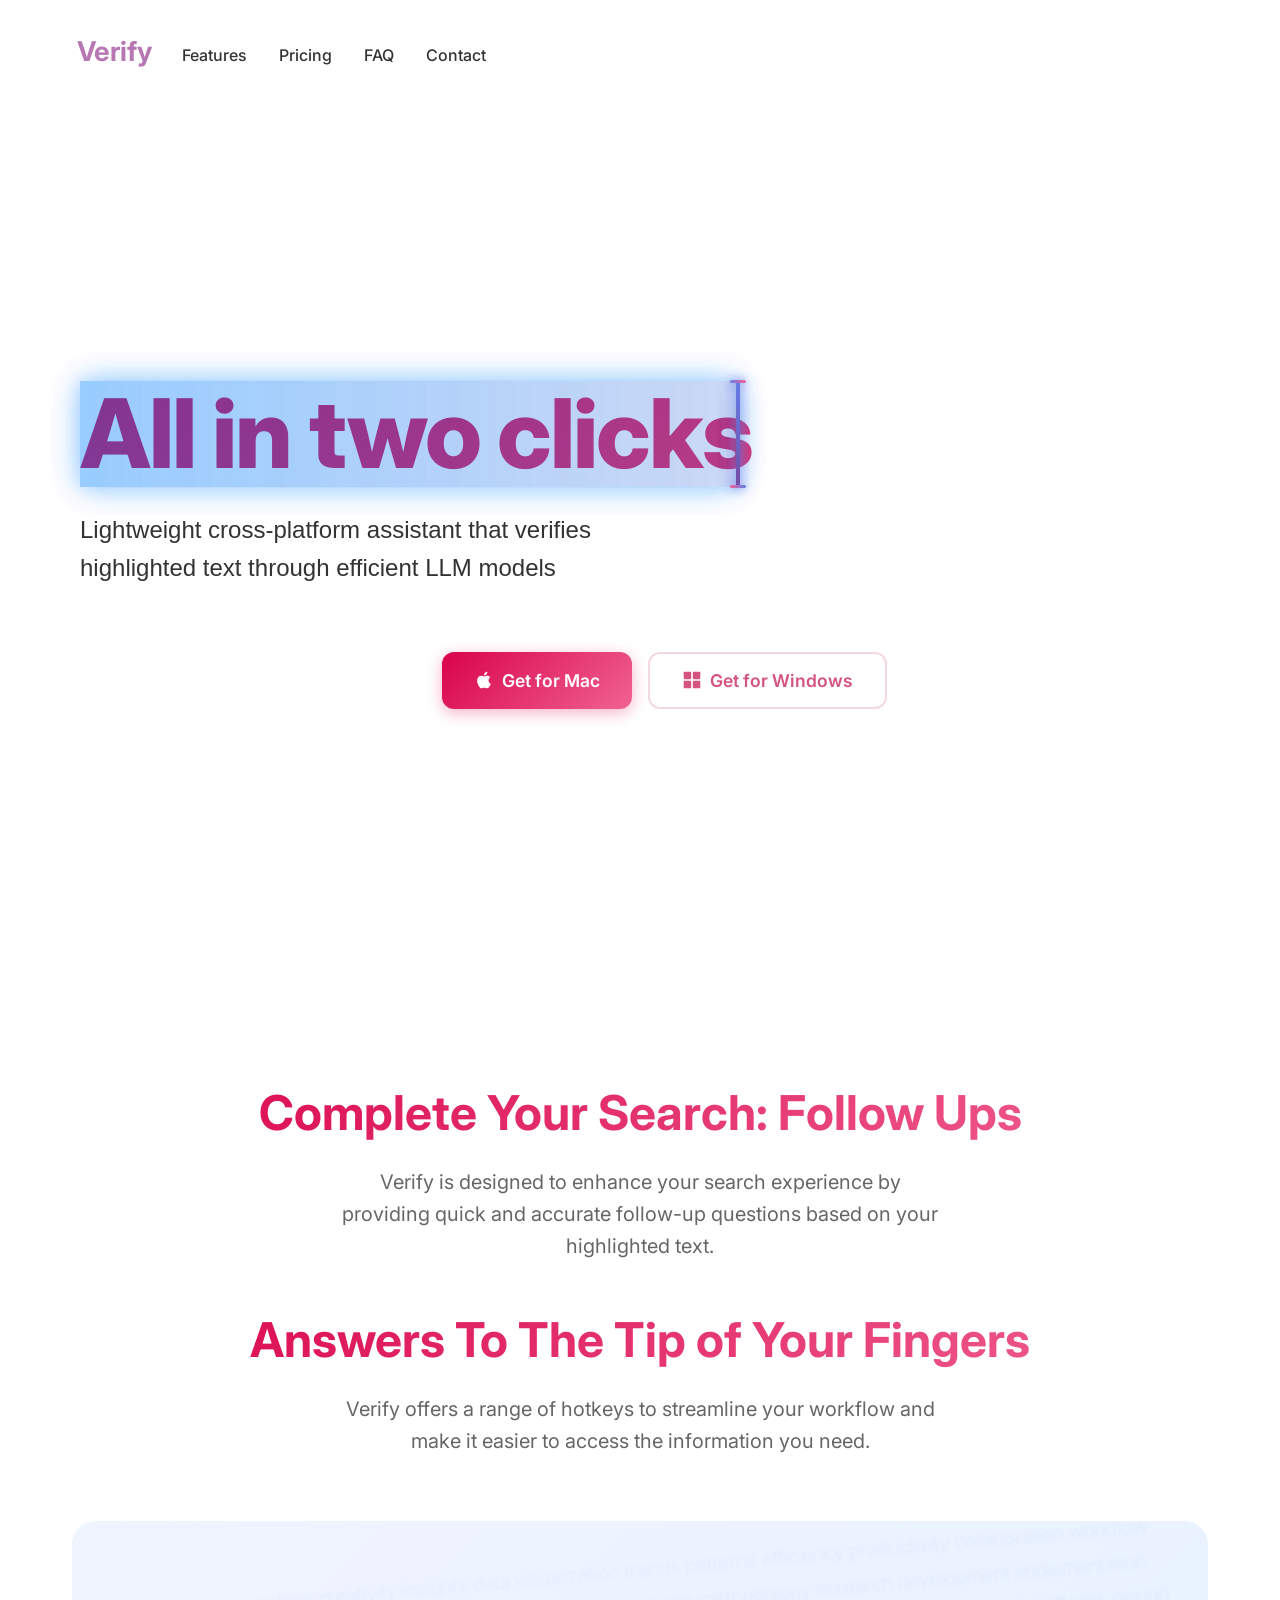
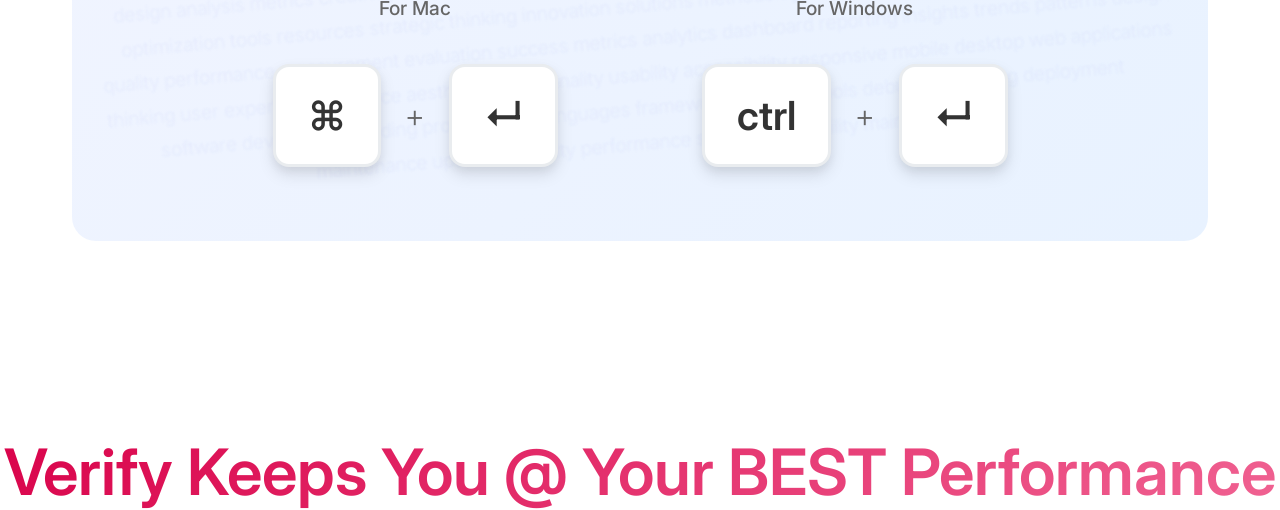
==== index.html @ a7a76556 "completed features section" ====
<!DOCTYPE html>
<html lang="en">
<head>
    <meta charset="UTF-8">
    <meta name="viewport" content="width=device-width, initial-scale=1.0">
    <title>Verify Website</title>
    <link rel ="stylesheet" href="style.css">
        <script src="script.js"></script>

    <link href="https://fonts.googleapis.com/css2?family=Inter:wght@300;400;500;600;700&display=swap" rel="stylesheet">
</head>
<body>
    <!--- Navigation Bar -->
    <nav class="navbar">
        <div class="navbar-container">
            <a href="#" class="navbar-logo">Verify</a>
            <ul class="navbar-menu">
                <li><a href="#features">Features</a></li>
                <li><a href="#pricing">Pricing</a></li>
                <li><a href="#faq">FAQ</a></li>
                <li><a href="#contact">Contact</a></li>
            </ul>
        </div>
        </nav>
    <!--- Hero Section -->
    <section class="hero">
        <h1 class ="hero-title">All in two clicks</h1>
        <p class="hero-description">Lightweight cross-platform assistant that verifies highlighted text through efficient LLM models</p>
       <div class="hero-buttons">
        <button class="hero-button-mac">
        <!-- Apple logo SVG -->
        <svg width="20" height="20" viewBox="0 0 24 24" fill="currentColor">
            <path d="M18.71 19.5c-.83 1.24-1.71 2.45-3.05 2.47-1.34.03-1.77-.79-3.29-.79-1.53 0-2 .77-3.27.82-1.31.05-2.3-1.32-3.14-2.53C4.25 17 2.94 12.45 4.7 9.39c.87-1.52 2.43-2.48 4.12-2.51 1.28-.02 2.5.87 3.29.87.78 0 2.26-1.07 3.81-.91.65.03 2.47.26 3.64 1.98-.09.06-2.17 1.28-2.15 3.81.03 3.02 2.65 4.03 2.68 4.04-.03.07-.42 1.44-1.38 2.83M13 3.5c.73-.83 1.94-1.46 2.94-1.5.13 1.17-.34 2.35-1.04 3.19-.69.85-1.83 1.51-2.95 1.42-.15-1.15.41-2.35 1.05-3.11z"/>
        </svg>
        Get for Mac
    </button>
    
    <button class="hero-button-windows">
        <!-- Windows logo SVG -->
          <svg width="20" height="20" viewBox="0 0 24 24" fill="currentColor">
        <rect x="2" y="2" width="9" height="9" rx="1"/>
        <rect x="13" y="2" width="9" height="9" rx="1"/>
        <rect x="2" y="13" width="9" height="9" rx="1"/>
        <rect x="13" y="13" width="9" height="9" rx="1"/>
    </svg>
        Get for Windows
    </button>
</div>
    </section>

<!--- Features Section -->
<section class="features" id="features">
    <h2 class="follow-ups">Complete Your Search: Follow Ups</h2>
    <p class="follow-ups-description">Verify is designed to enhance your search experience by providing quick and accurate follow-up questions based on your highlighted text.</p>
    
    <h2 class="hotkeys">Answers To The Tip of Your Fingers</h2>
    <p class="hotkeys-description">Verify offers a range of hotkeys to streamline your workflow and make it easier to access the information you need.</p>
    
    <div class="hotkeys-demo">
        <div class="keys-row">
            <div class="keys-container">
                <div class="hotkey-label">For Mac</div>
                <div class="key-combination">
                    <div class="key">⌘</div>
                    <span class="plus">+</span>
                    <div class="key">↵</div>
                </div>
            </div>
            
            <div class="keys-container">
                <div class="hotkey-label">For Windows</div>
                <div class="key-combination">
                    <div class="key">ctrl</div>
                    <span class="plus">+</span>
                    <div class="key">↵</div>
                </div>
            </div>
        </div>
    </div>
</section>

<h2 class="promotional-quote"> Verify Keeps You @ Your BEST Performance</h2>


    <script src="script.js"></script>

</body>
</html>
---- style.css ----
*{
    margin: 0;
    padding: 0;
    box-sizing: border-box;
    font-family: 'Inter', sans-serif;
}

body
{
    font-family: 'Inter', system-ui, sans-serif;

}

.navbar 
{
    display: flex;
    justify-content: space-between;
    padding: 5px;
}

.navbar-logo {
    font-size: 1.7rem;
    font-weight: 700;
    color: #b777b3;
    text-decoration: none;
    transition: all 0.3s ease;
    margin-right: 30px; 
}
.navbar-container {
    max-width: 1200px;
    display: flex;
    justify-content: space-between;
    padding: 30px 2rem;
    align-items: baseline;
    margin-left: 40px

}

.navbar-logo:hover {
    transform: scale(1.05);
}


.navbar-menu {
    display: flex;
    list-style: none;
    gap: 2rem;
    align-items: center;
}

.navbar-menu li a {
    text-decoration: none;
    color: #333;
    font-weight: 500;
    transition: all 0.3s ease;
    position: relative;
}

.navbar-menu li a:hover {
    color: #f0abf0;
}


/* Hero Section */
.hero {
    min-height: 100vh;
    display: flex;
    flex-direction: column;
    justify-content: center;
    text-align: left; /* Changed from center to left */
    padding: 0 2rem;
    padding-left: 5rem; /* Add more left padding */
}

.hero-title {
    font-size: 6rem;
    font-weight: 800;
    margin-bottom: 1.5rem;
    line-height: 1.1;
    letter-spacing: -0.02em;
    background: linear-gradient(135deg, #d9034b 0%, #f06292 100%);
    z-index: 1; /* Ensure text is above highlight */
    -webkit-background-clip: text;
    background-clip: text;
    -webkit-text-fill-color: transparent;
    color: transparent;
    position: relative; 
    animation: fadeInUp 1s ease;
}


.hero-description{
    font-family: SF Pro Display, sans-serif;
    font-size: 1.5rem;
    color: #333;
    margin-bottom: 2rem;
    max-width: 600px;
    line-height: 1.6;
    position: relative; 
}

.hero-title:hover {
    transform: scale(1.02);
    transition: all 0.3s ease;
}
.hero-button-mac {
    padding-left: 300px;
    display: inline-flex; /* Change from flex to inline-flex */
    align-items: center; /* Remove flex-wrap and justify-content */
    gap: 0.5rem;
    padding: 16px 32px;
    background: linear-gradient(135deg, #d9034b 0%, #f06292 100%);
    color: white;
    text-decoration: none;
    font-weight: 600;
    font-size: 1.1rem;
    border-radius: 12px;
    border: none;
    cursor: pointer;
    margin-bottom: 1rem;
    box-shadow: 0 4px 15px rgba(217, 3, 75, 0.3);
    overflow: hidden;
    opacity: 0;
    transform: translateY(30px);
    position: relative; /* Add this for JavaScript animations */
}


.hero-button-windows {
    margin-bottom: 1rem;
    display: inline-flex;
    align-items: center;
    gap: 0.5rem;
    padding: 16px 32px;
    background: transparent;
    color: #d4547e;
    border: 2px solid #f4d8e1;
    text-decoration: none;
    font-weight: 600;
    font-size: 1.1rem;
    border-radius: 12px;
    cursor: pointer;
    box-shadow: none;
    overflow: hidden;
    opacity: 0;
    transform: translateY(30px);
    position: relative;
}

/* Button container */
.hero-buttons {
    display: flex;
    flex-wrap: wrap;
    gap: 1rem;
    margin-top: 2rem;
    justify-content: center;
}

/* Features Section */
.features {
    padding: 5rem 2rem;
    max-width: 1200px;
    margin: 0 auto;
    text-align: center;
}

.follow-ups, .hotkeys {
    font-size: 3rem;
    font-weight: 700;
    color: #d9034b;
    margin-bottom: 1.5rem;
    background: linear-gradient(135deg, #d9034b 0%, #f06292 100%);
    -webkit-background-clip: text;
    background-clip: text;
    -webkit-text-fill-color: transparent;
}

.follow-ups-description, .hotkeys-description {
    font-size: 1.25rem;
    color: #666;
    margin-bottom: 3rem;
    max-width: 600px;
    margin-left: auto;
    margin-right: auto;
    line-height: 1.6;
}

/* Hotkeys Demo - Cluely Style */
.hotkeys-demo {
    margin: 4rem auto;
    display: flex;
    justify-content: center;
    align-items: center;
    min-height: 320px;
    background: linear-gradient(135deg, #f0f4ff 0%, #e8f2ff 100%);
    border-radius: 24px;
    position: relative;
    overflow: hidden;
}

.hotkeys-demo::before {
    content: 'design analysis metrics creativity insights data visualization trends patterns efficiency productivity collaboration workflow optimization tools resources strategic thinking innovation solutions methodology research development implementation quality performance measurement evaluation success metrics analytics dashboard reporting insights trends patterns design thinking user experience interface aesthetics functionality usability accessibility responsive mobile desktop web applications software development coding programming languages frameworks libraries tools debugging testing deployment maintenance updates security performance scalability reliability maintenance';
    position: absolute;
    top: 0;
    left: 0;
    right: 0;
    bottom: 0;
    color: rgba(102, 126, 234, 0.08);
    font-size: 1.2rem;
    font-weight: 300;
    line-height: 1.8;
    overflow: hidden;
    white-space: normal;
    word-wrap: break-word;
    padding: 2rem;
    transform: rotate(-5deg);
    filter: blur(1px);
}

.keys-container {
    position: relative;
    z-index: 2;
    display: flex;
    flex-direction: column;
    align-items: center;
    gap: 1rem;
}

.keys-row {
    display: flex;
    justify-content: center;
    gap: 9rem;
    align-items: center;
}

.hotkey-label {
    font-size: 1.1rem;
    font-weight: 600;
    color: #666;
    text-align: center;
}

.key-combination {
    padding-top: 20px;
    display: flex;
    align-items: center;
    gap: 1.5rem;
    animation: float 3s ease-in-out infinite;
}

.key {
    background: white;
    border: 3px solid #e9ecef;
    border-radius: 16px;
    padding: 1.5rem 2rem;
    font-size: 2.5rem;
    font-weight: 600;
    color: #333;
    box-shadow: 
        0 8px 16px rgba(0, 0, 0, 0.1),
        0 4px 8px rgba(0, 0, 0, 0.05),
        inset 0 1px 0 rgba(255, 255, 255, 0.9);
    transition: all 0.3s ease;
    min-width: 80px;
    text-align: center;
    position: relative;
}

.key:hover {
    transform: translateY(-4px);
    box-shadow: 
        0 12px 24px rgba(0, 0, 0, 0.15),
        0 6px 12px rgba(0, 0, 0, 0.08),
        inset 0 1px 0 rgba(255, 255, 255, 0.9);
}

.key:active {
    transform: translateY(2px);
    box-shadow: 
        0 4px 8px rgba(0, 0, 0, 0.1),
        0 2px 4px rgba(0, 0, 0, 0.05),
        inset 0 1px 0 rgba(255, 255, 255, 0.9);
}

.plus {
    font-size: 2rem;
    color: #666;
    font-weight: 300;
}

.hotkey-label
{
    font-size: 1.2rem;
    color: #666;
    font-weight: 500;
    margin-bottom: 0.5rem;
    text-align: center;
}

.keys-container{
    flex-direction: column;
    display: flex;
    align-items: center;

}

.promotional-quote {
    font-size: 4rem;
    font-weight: 600;
    color: #d9034b;
    text-align: center;
    margin-top: 3rem;
    background: linear-gradient(135deg, #d9034b 0%, #f06292 100%);
    -webkit-background-clip: text;
    background-clip: text;
    -webkit-text-fill-color: transparent;
}

/* Footer - Cluely Style */
.footer {
    background: #e6a6b2;
    color: #fff;
    padding: 4rem 2rem 2rem;
    margin-top: 6rem;
}

.footer-container {
    max-width: 1200px;
    margin: 0 auto;
}

.footer-content {
    display: flex;
    justify-content: space-between;
    align-items: flex-start;
    margin-bottom: 3rem;
    flex-wrap: wrap;
    gap: 3rem;
}

.footer-brand {
    flex: 1;
    min-width: 300px;
}

.footer-logo {
    font-size: 2rem;
    font-weight: 700;
    color: #fff;
    margin-bottom: 1rem;
    background: linear-gradient(135deg, #d9034b 0%, #f06292 100%);
    -webkit-background-clip: text;
    background-clip: text;
    -webkit-text-fill-color: transparent;
}


.footer-links {
    display: flex;
    gap: 3rem;
    flex-wrap: wrap;
    margin-top: 20px;
}

.footer-column {
    min-width: 150px;
}

.footer-column h4 {
    font-size: 1.1rem;
    font-weight: 600;
    color: #fff;
    margin-bottom: 1rem;
}

.footer-column ul {
    list-style: none;
    padding: 0;
}

.footer-column ul li {
    margin-bottom: 0.75rem;
}

.footer-column ul li a {
    color: #700404;
    text-decoration: none;
    font-size: 0.9rem;
    transition: color 0.2s ease;
}

.footer-column ul li a:hover {
    color: #f06292;
}

.footer-bottom {
    display: flex;
    justify-content: space-between;
    align-items: center;
    padding-top: 2rem;
    border-top: 1px solid #333;
    flex-wrap: wrap;
    gap: 1rem;
}

.footer-copyright {
    color: #666;
    font-size: 0.9rem;
    margin: 0;
}

.footer-social {
    display: flex;
    gap: 1rem;
    align-items: center;
}

.social-link {
    color: #666;
    text-decoration: none;
    padding: 0.5rem;
    border-radius: 8px;
    transition: all 0.2s ease;
    display: flex;
    align-items: center;
    justify-content: center;
}

.social-link:hover {
    color: #f06292;
    background: rgba(246, 183, 204, 0.1);
}

.social-link svg {
    width: 20px;
    height: 20px;
}

/* Responsive Footer */
@media (max-width: 768px) {
    .footer {
        padding: 3rem 1rem 2rem;
    }
    
    .footer-content {
        flex-direction: column;
        gap: 2rem;
    }
    
    .footer-brand {
        min-width: auto;
    }
    
    .footer-links {
        gap: 2rem;
    }
    
    .footer-column {
        min-width: 120px;
    }
    
    .footer-badges {
        gap: 0.5rem;
    }
    
    .badge {
        padding: 0.4rem 0.8rem;
        font-size: 0.7rem;
    }
    
    .footer-bottom {
        flex-direction: column;
        text-align: center;
        gap: 1.5rem;
    }
}

@media (max-width: 480px) {
    .footer-links {
        flex-direction: column;
        gap: 1.5rem;
    }
    
    .footer-badges {
        justify-content: center;
    }
}

@keyframes float {
    0%, 100% {
        transform: translateY(0px);
    }
    50% {
        transform: translateY(-10px);
    }
}

/* Responsive */
@media (max-width: 768px) {
    .hotkeys-demo {
        min-height: 300px;
        margin: 0rem 1rem;
    }
    
    .key {
        padding: 1rem 1.5rem;
        font-size: 2rem;
        min-width: 60px;
    }
    
    .key-combination {
        gap: 1rem;
    }
    
    .follow-ups, .hotkeys {
        font-size: 2.5rem;
    }
}

@keyframes fadeInUp {
    from {
        opacity: 0;
        transform: translateY(30px);
    }
    to {
        opacity: 1;
        transform: translateY(0);
    }
}
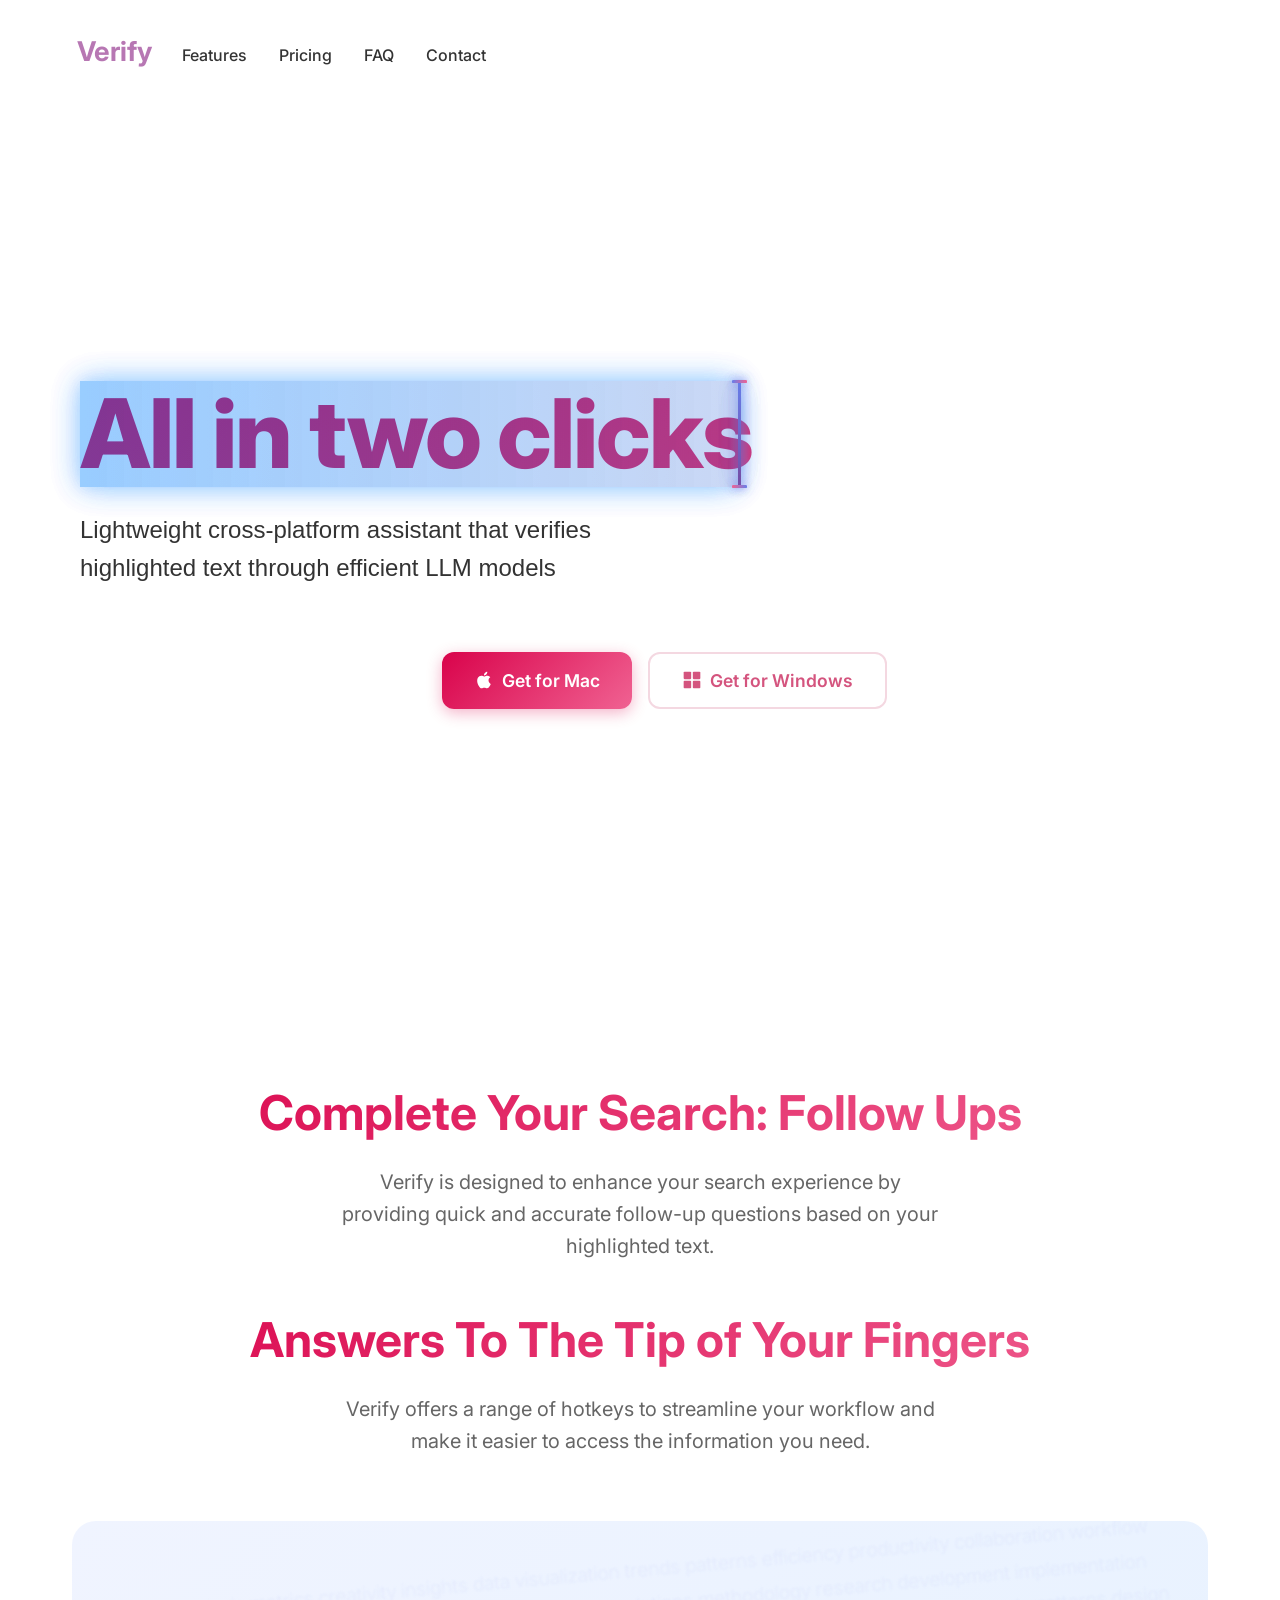
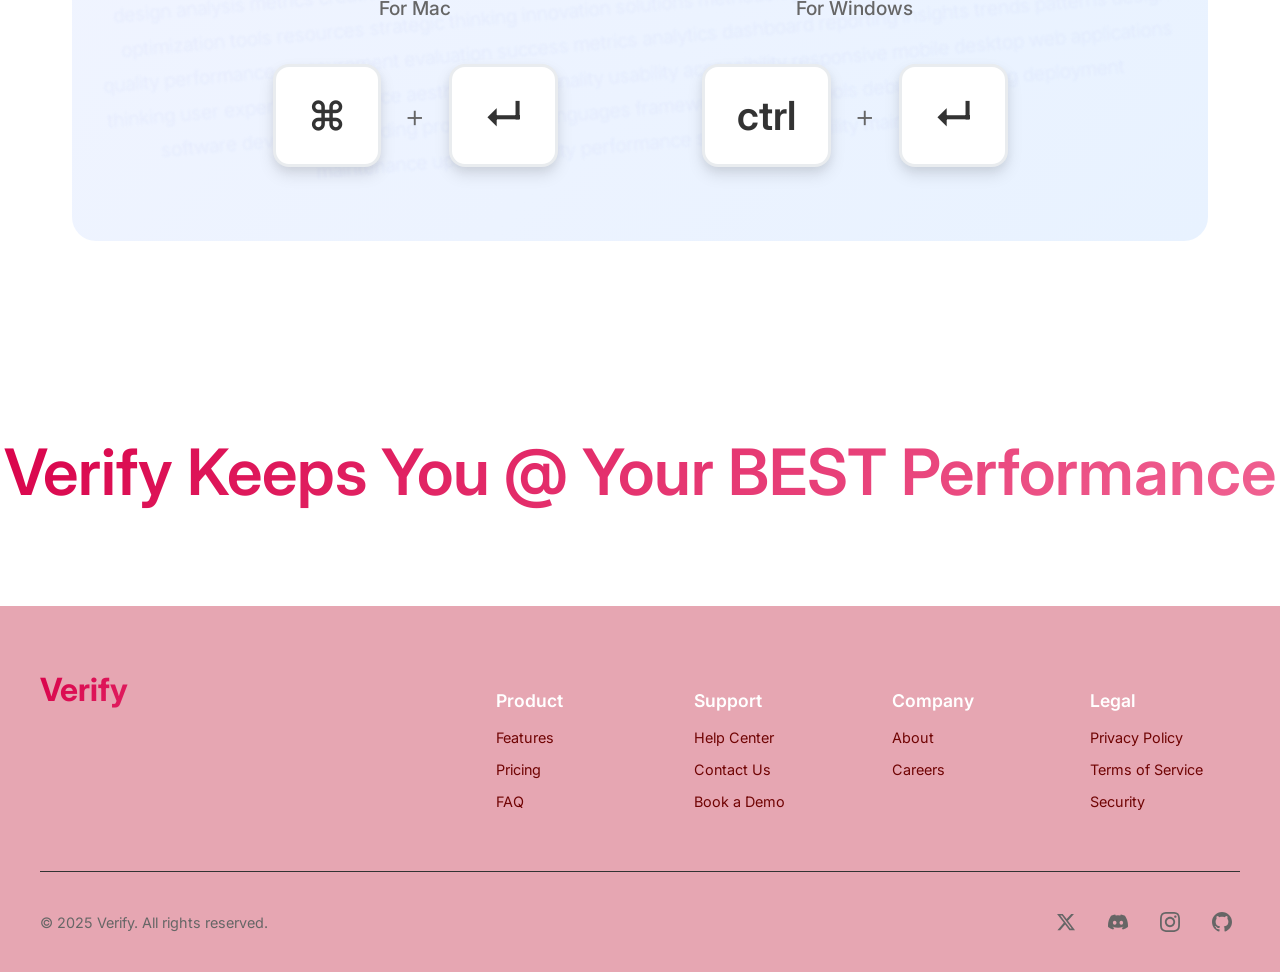
==== commit 99f1774b: "added features" ====
--- a/index.html
+++ b/index.html
@@ -81,7 +81,79 @@
 
 <h2 class="promotional-quote"> Verify Keeps You @ Your BEST Performance</h2>
 
+<footer class="footer" id="contact">
+    <div class="footer-container">
+        <div class="footer-content">
+            <div class="footer-brand">
+                <h3 class="footer-logo">Verify</h3>
 
+            </div>
+            
+            <div class="footer-links">
+                <div class="footer-column">
+                    <h4>Product</h4>
+                    <ul>
+                        <li><a href="#features">Features</a></li>
+                        <li><a href="#pricing">Pricing</a></li>
+                        <li><a href="#faq">FAQ</a></li>
+                    </ul>
+                </div>
+                
+                <div class="footer-column">
+                    <h4>Support</h4>
+                    <ul>
+                        <li><a href="#help">Help Center</a></li>
+                        <li><a href="#contact">Contact Us</a></li>
+                        <li><a href="#demo">Book a Demo</a></li>
+                    </ul>
+                </div>
+                
+                <div class="footer-column">
+                    <h4>Company</h4>
+                    <ul>
+                        <li><a href="#about">About</a></li>
+                        <li><a href="#careers">Careers</a></li>
+                    </ul>
+                </div>
+                
+                <div class="footer-column">
+                    <h4>Legal</h4>
+                    <ul>
+                        <li><a href="#privacy">Privacy Policy</a></li>
+                        <li><a href="#terms">Terms of Service</a></li>
+                        <li><a href="#security">Security</a></li>
+                    </ul>
+                </div>
+            </div>
+        </div>
+        
+        <div class="footer-bottom">
+            <p class="footer-copyright">© 2025 Verify. All rights reserved.</p>
+            <div class="footer-social">
+                <a href="#" class="social-link" aria-label="Follow us on Twitter">
+                    <svg width="20" height="20" viewBox="0 0 24 24" fill="currentColor">
+                        <path d="M18.244 2.25h3.308l-7.227 8.26 8.502 11.24H16.17l-5.214-6.817L4.99 21.75H1.68l7.73-8.835L1.254 2.25H8.08l4.713 6.231zm-1.161 17.52h1.833L7.084 4.126H5.117z"/>
+                    </svg>
+                </a>
+                <a href="#" class="social-link" aria-label="Join us on Discord">
+                    <svg width="20" height="20" viewBox="0 0 24 24" fill="currentColor">
+                        <path d="M20.317 4.37a19.791 19.791 0 0 0-4.885-1.515.074.074 0 0 0-.079.037c-.21.375-.444.864-.608 1.25a18.27 18.27 0 0 0-5.487 0 12.64 12.64 0 0 0-.617-1.25.077.077 0 0 0-.079-.037A19.736 19.736 0 0 0 3.677 4.37a.07.07 0 0 0-.032.027C.533 9.046-.32 13.58.099 18.057a.082.082 0 0 0 .031.057 19.9 19.9 0 0 0 5.993 3.03.078.078 0 0 0 .084-.028 14.09 14.09 0 0 0 1.226-1.994.076.076 0 0 0-.041-.106 13.107 13.107 0 0 1-1.872-.892.077.077 0 0 1-.008-.128 10.2 10.2 0 0 0 .372-.292.074.074 0 0 1 .077-.01c3.928 1.793 8.18 1.793 12.062 0a.074.074 0 0 1 .078.01c.12.098.246.198.373.292a.077.077 0 0 1-.006.127 12.299 12.299 0 0 1-1.873.892.077.077 0 0 0-.041.107c.36.698.772 1.362 1.225 1.993a.076.076 0 0 0 .084.028 19.839 19.839 0 0 0 6.002-3.03.077.077 0 0 0 .032-.054c.5-5.177-.838-9.674-3.549-13.66a.061.061 0 0 0-.031-.03zM8.02 15.33c-1.183 0-2.157-1.085-2.157-2.419 0-1.333.956-2.419 2.157-2.419 1.21 0 2.176 1.096 2.157 2.42 0 1.333-.956 2.418-2.157 2.418zm7.975 0c-1.183 0-2.157-1.085-2.157-2.419 0-1.333.955-2.419 2.157-2.419 1.21 0 2.176 1.096 2.157 2.42 0 1.333-.946 2.418-2.157 2.418z"/>
+                    </svg>
+                </a>
+                <a href="#" class="social-link" aria-label="Follow us on Instagram">
+                    <svg width="20" height="20" viewBox="0 0 24 24" fill="currentColor">
+                        <path d="M12 2.163c3.204 0 3.584.012 4.85.07 3.252.148 4.771 1.691 4.919 4.919.058 1.265.069 1.645.069 4.849 0 3.205-.012 3.584-.069 4.849-.149 3.225-1.664 4.771-4.919 4.919-1.266.058-1.644.07-4.85.07-3.204 0-3.584-.012-4.849-.07-3.26-.149-4.771-1.699-4.919-4.92-.058-1.265-.07-1.644-.07-4.849 0-3.204.013-3.583.07-4.849.149-3.227 1.664-4.771 4.919-4.919 1.266-.057 1.645-.069 4.849-.069zm0-2.163c-3.259 0-3.667.014-4.947.072-4.358.2-6.78 2.618-6.98 6.98-.059 1.281-.073 1.689-.073 4.948 0 3.259.014 3.668.072 4.948.2 4.358 2.618 6.78 6.98 6.98 1.281.058 1.689.072 4.948.072 3.259 0 3.668-.014 4.948-.072 4.354-.2 6.782-2.618 6.979-6.98.059-1.28.073-1.689.073-4.948 0-3.259-.014-3.667-.072-4.947-.196-4.354-2.617-6.78-6.979-6.98-1.281-.059-1.69-.073-4.949-.073zm0 5.838c-3.403 0-6.162 2.759-6.162 6.162s2.759 6.163 6.162 6.163 6.162-2.759 6.162-6.163c0-3.403-2.759-6.162-6.162-6.162zm0 10.162c-2.209 0-4-1.79-4-4 0-2.209 1.791-4 4-4s4 1.791 4 4c0 2.21-1.791 4-4 4zm6.406-11.845c-.796 0-1.441.645-1.441 1.44s.645 1.44 1.441 1.44c.795 0 1.439-.645 1.439-1.44s-.644-1.44-1.439-1.44z"/>
+                    </svg>
+                </a>
+                <a href="#" class="social-link" aria-label="Follow us on GitHub">
+                    <svg width="20" height="20" viewBox="0 0 24 24" fill="currentColor">
+                        <path d="M12 0c-6.626 0-12 5.373-12 12 0 5.302 3.438 9.8 8.207 11.387.599.111.793-.261.793-.577v-2.234c-3.338.726-4.033-1.416-4.033-1.416-.546-1.387-1.333-1.756-1.333-1.756-1.089-.745.083-.729.083-.729 1.205.084 1.839 1.237 1.839 1.237 1.07 1.834 2.807 1.304 3.492.997.107-.775.418-1.305.762-1.604-2.665-.305-5.467-1.334-5.467-5.931 0-1.311.469-2.381 1.236-3.221-.124-.303-.535-1.524.117-3.176 0 0 1.008-.322 3.301 1.23.957-.266 1.983-.399 3.003-.404 1.02.005 2.047.138 3.006.404 2.291-1.552 3.297-1.23 3.297-1.23.653 1.653.242 2.874.118 3.176.77.84 1.235 1.911 1.235 3.221 0 4.609-2.807 5.624-5.479 5.921.43.372.823 1.102.823 2.222v3.293c0 .319.192.694.801.576 4.765-1.589 8.199-6.086 8.199-11.386 0-6.627-5.373-12-12-12z"/>
+                    </svg>
+                </a>
+            </div>
+        </div>
+    </div>
+</footer>
     <script src="script.js"></script>
 
 </body>
--- a/style.css
+++ b/style.css
@@ -528,3 +528,4 @@
     }
 }
 
+
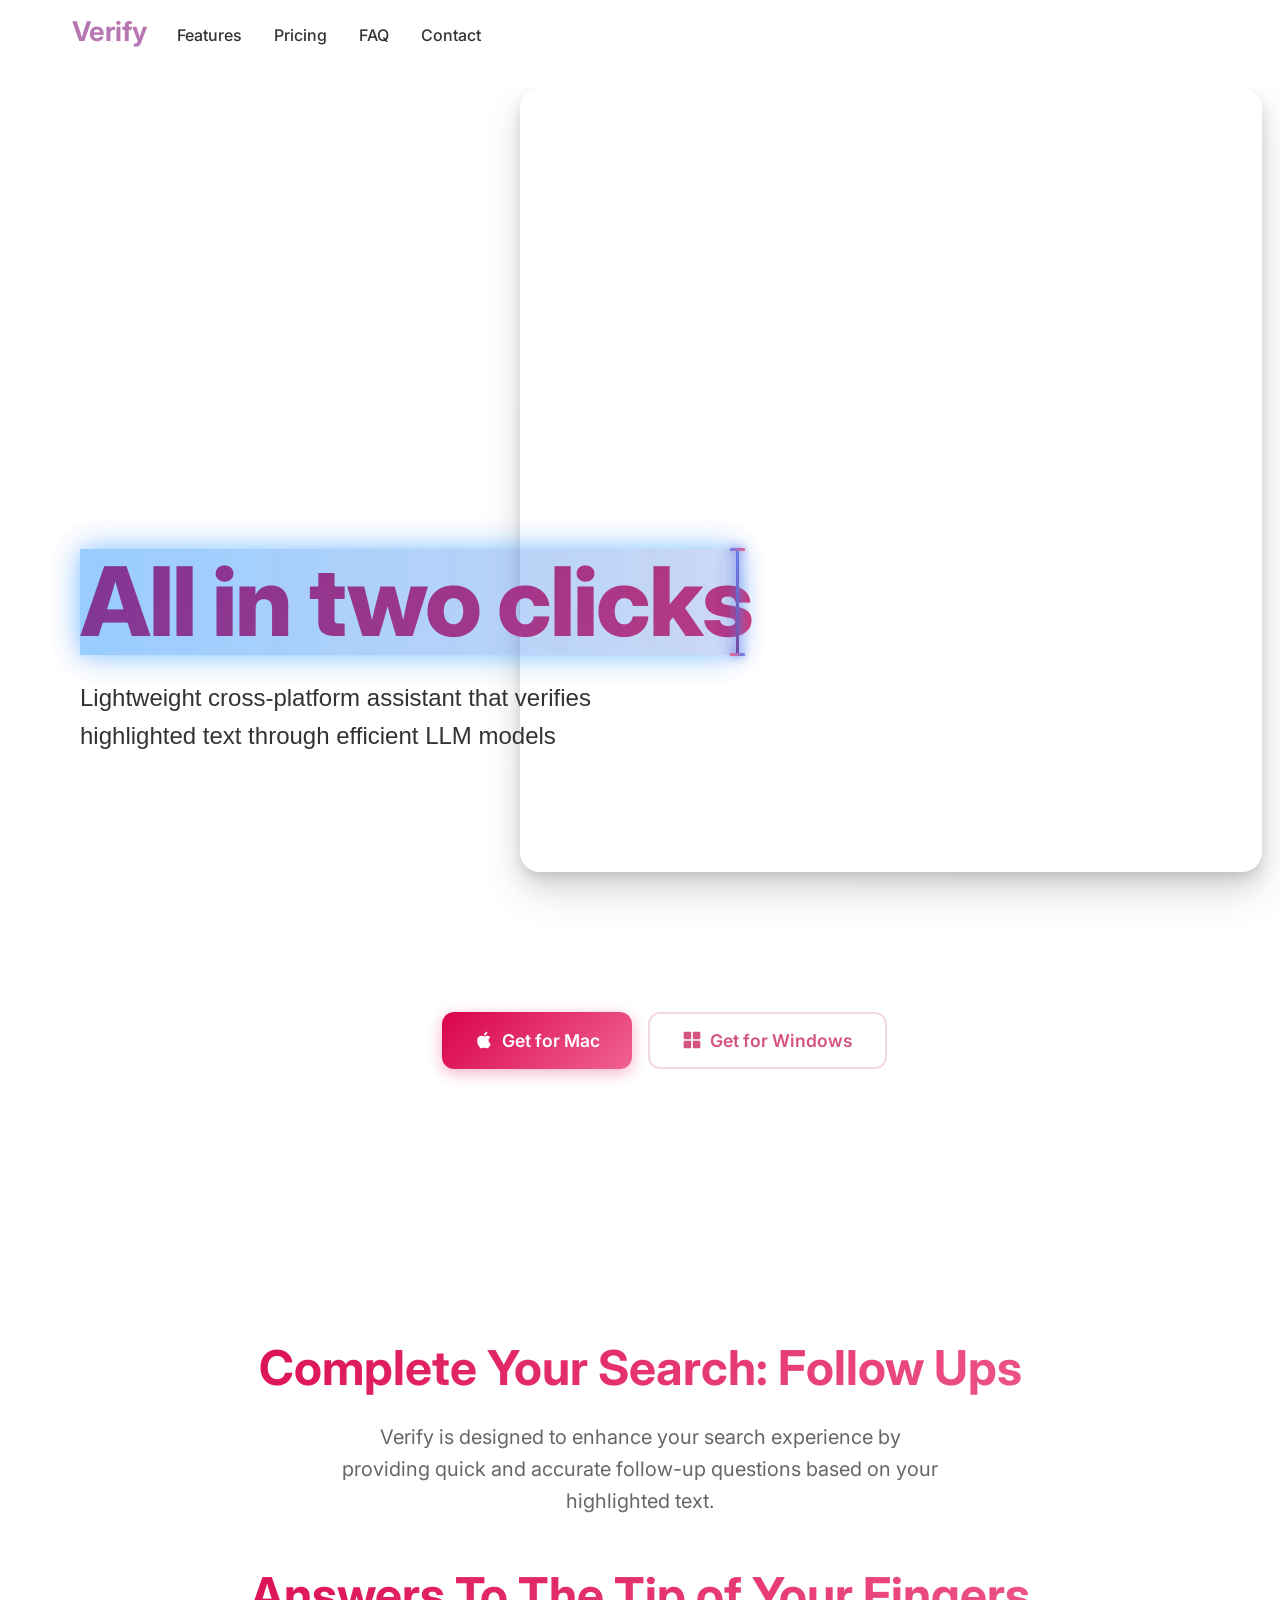
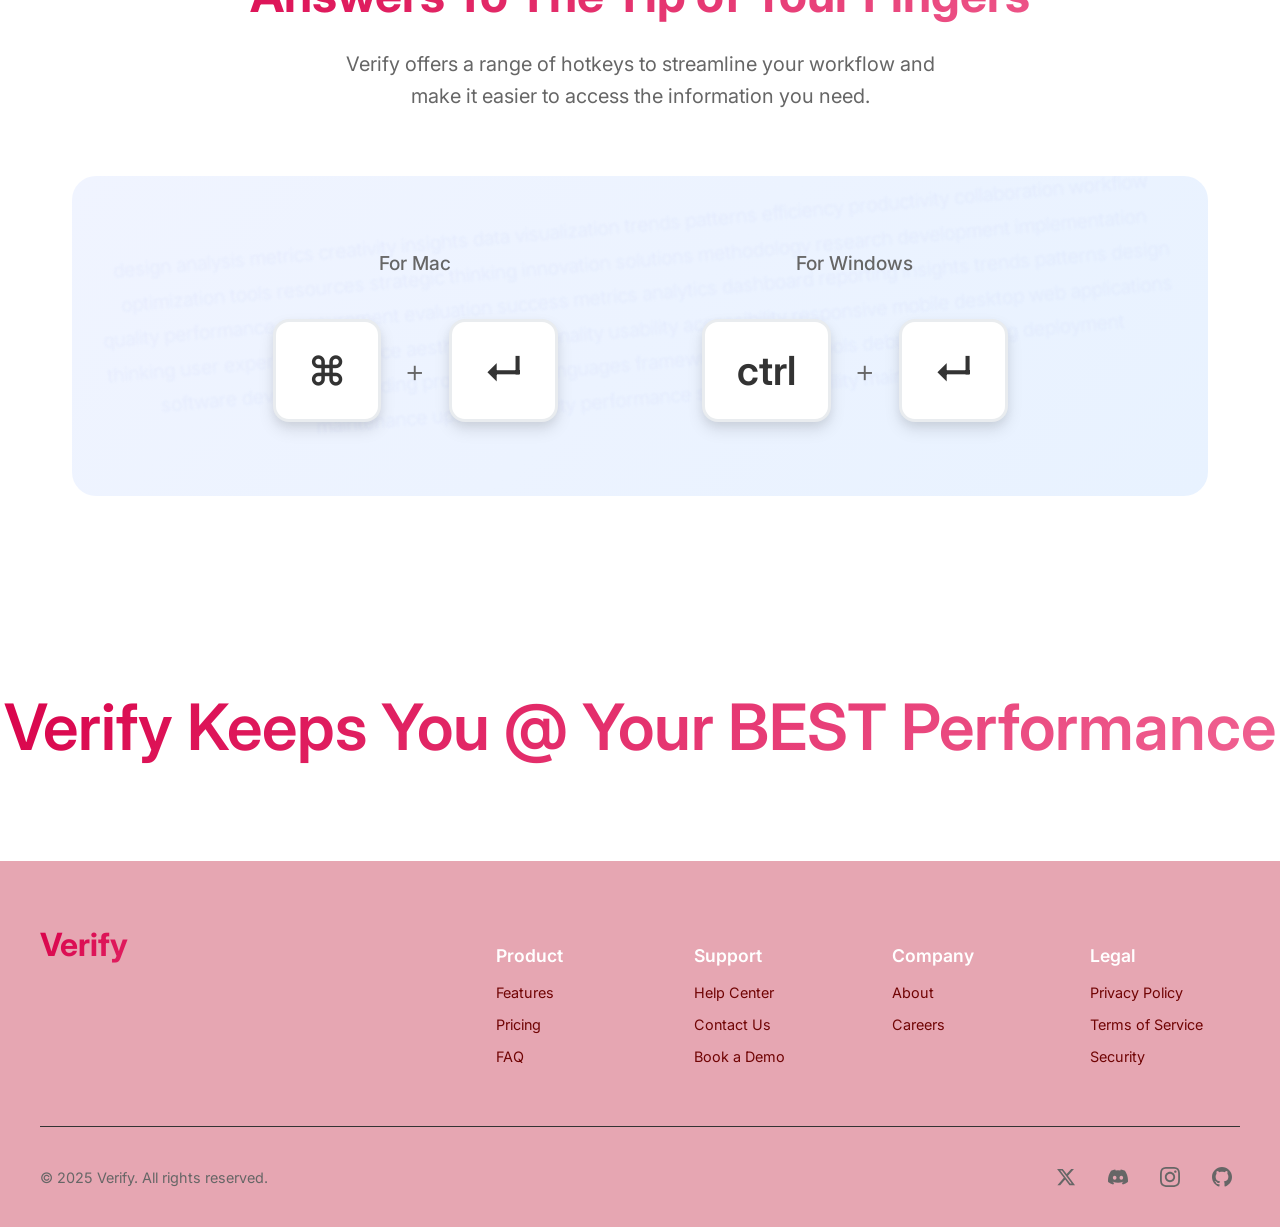
==== commit f988370d: "add animations and gpt chat demonstration on landing page" ====
--- a/index.html
+++ b/index.html
@@ -24,8 +24,14 @@
         </nav>
     <!--- Hero Section -->
     <section class="hero">
-        <h1 class ="hero-title">All in two clicks</h1>
-        <p class="hero-description">Lightweight cross-platform assistant that verifies highlighted text through efficient LLM models</p>
+        <video class="hero-background-video" autoplay muted playsinline preload="auto">
+            <source src="VerifyLandingPageWebsite.mp4" type="video/mp4">
+            Your browser does not support the video tag.
+        </video>
+        <div class="hero-overlay"></div>
+        <div class="hero-content">
+            <h1 class ="hero-title">All in two clicks</h1>
+            <p class="hero-description">Lightweight cross-platform assistant that verifies highlighted text through efficient LLM models</p>
        <div class="hero-buttons">
         <button class="hero-button-mac">
         <!-- Apple logo SVG -->
@@ -45,7 +51,7 @@
     </svg>
         Get for Windows
     </button>
-</div>
+        </div>
     </section>
 
 <!--- Features Section -->
@@ -157,4 +163,6 @@
     <script src="script.js"></script>
 
 </body>
-</html>+</html>
+
+
--- a/style.css
+++ b/style.css
@@ -15,7 +15,6 @@
 {
     display: flex;
     justify-content: space-between;
-    padding: 5px;
 }
 
 .navbar-logo {
@@ -30,7 +29,8 @@
     max-width: 1200px;
     display: flex;
     justify-content: space-between;
-    padding: 30px 2rem;
+    padding: 15px 2rem;
+    padding-bottom: 40px;
     align-items: baseline;
     margin-left: 40px
 
@@ -63,13 +63,49 @@
 
 /* Hero Section */
 .hero {
-    min-height: 100vh;
+    min-height: 130vh; /* Increased from 100vh to 120vh */
     display: flex;
     flex-direction: column;
     justify-content: center;
     text-align: left; /* Changed from center to left */
-    padding: 0 2rem;
-    padding-left: 5rem; /* Add more left padding */
+    padding: 0rem 2rem; 
+    padding-left: 5rem; 
+    position: relative;
+    overflow: hidden;
+}
+
+.hero-background-video {
+    position: absolute;
+    top: 0px; 
+    left: 520px;
+    width: 58%;
+    height: 67%;
+    object-fit: cover; /* Changed from contain to cover */
+    z-index: -2;
+    opacity: 1;
+    border-radius: 20px;
+    overflow: hidden;
+    background: transparent;
+    /* Add shadow for depth */
+    box-shadow: 
+        0 20px 40px rgba(0, 0, 0, 0.15),
+        0 10px 20px rgba(0, 0, 0, 0.1),
+        0 5px 10px rgba(0, 0, 0, 0.08);
+}
+
+.hero-overlay {
+    position: absolute;
+    top: 0;
+    left: 0;
+    width: 100%;
+    height: 100%;
+    background: linear-gradient(135deg, rgba(255, 255, 255, 0.2) 0%, rgba(255, 255, 255, 0.1) 100%);
+    z-index: -1;
+}
+
+.hero-content {
+    position: relative;
+    z-index: 1;
 }
 
 .hero-title {
@@ -86,6 +122,7 @@
     color: transparent;
     position: relative; 
     animation: fadeInUp 1s ease;
+    margin-top: 18rem; /* Add margin to the top */
 }
 
 
@@ -152,7 +189,7 @@
     display: flex;
     flex-wrap: wrap;
     gap: 1rem;
-    margin-top: 2rem;
+    padding-top: 14rem;
     justify-content: center;
 }
 
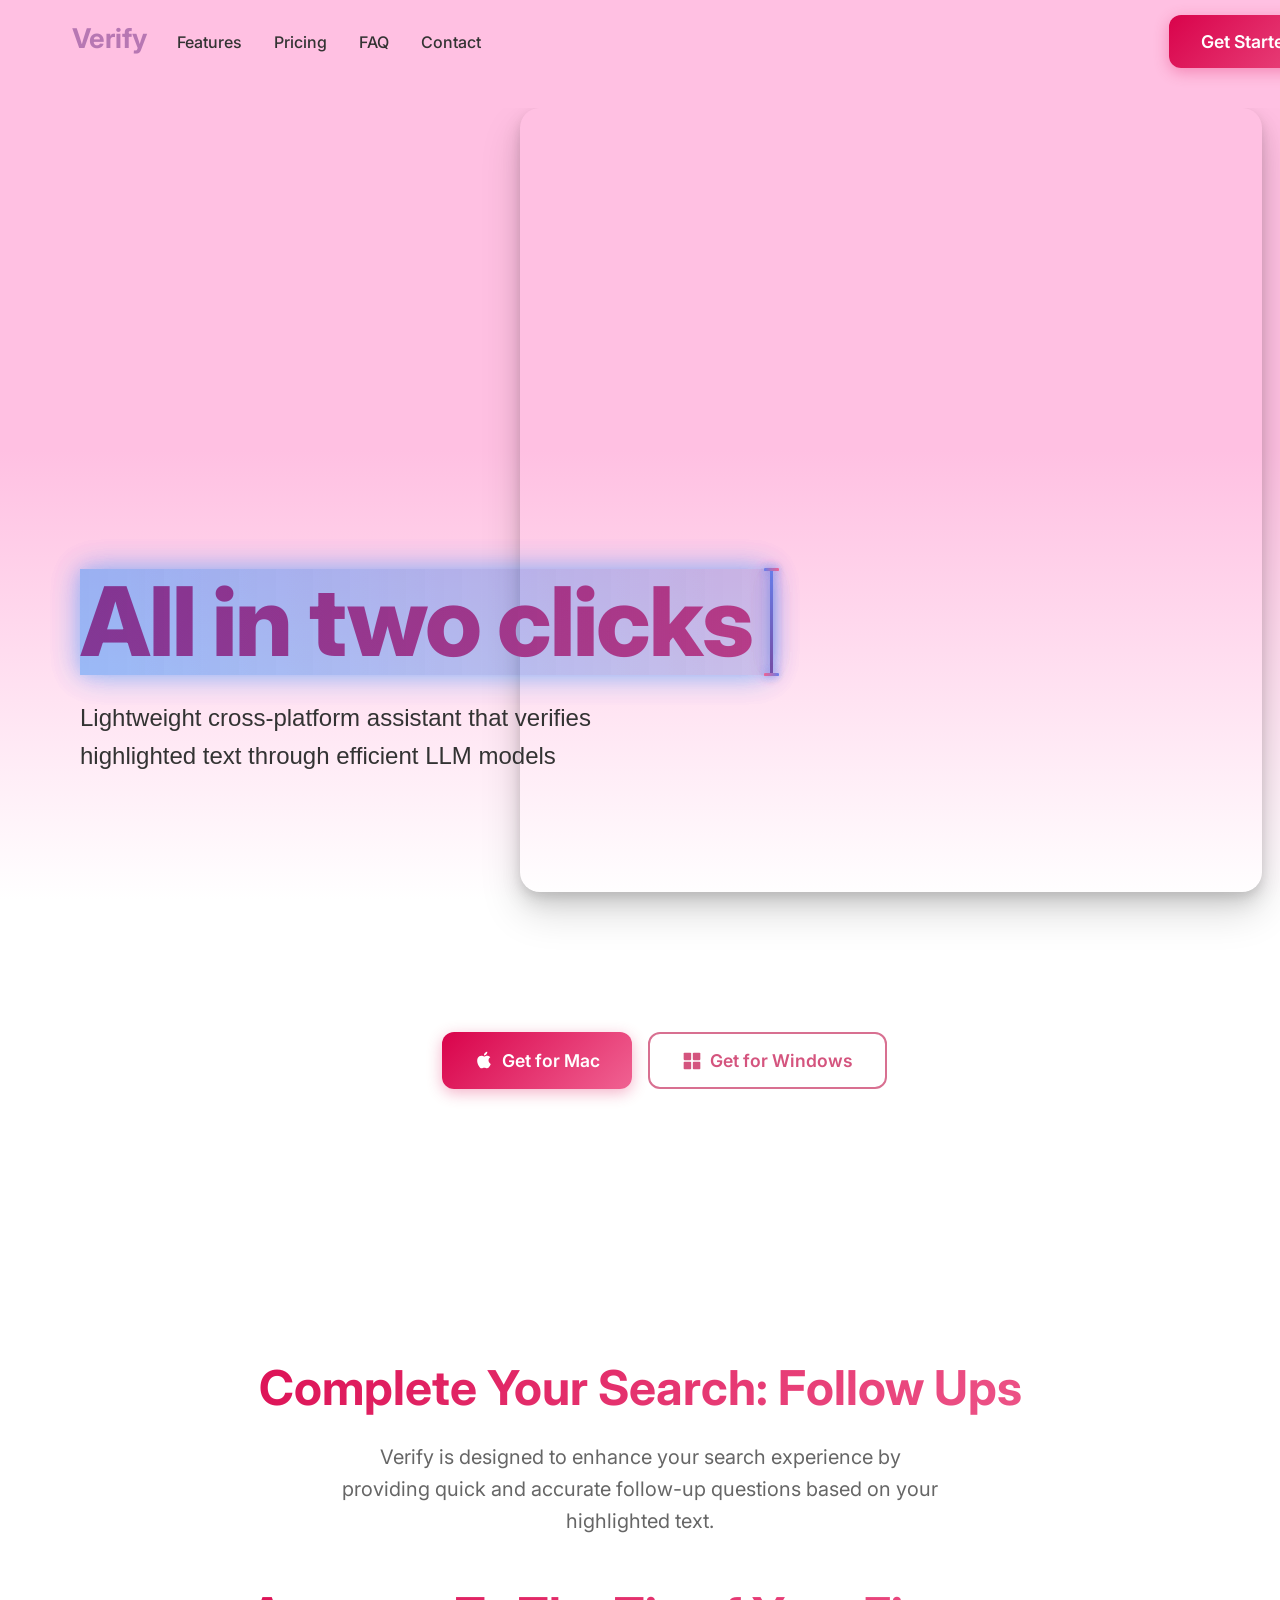
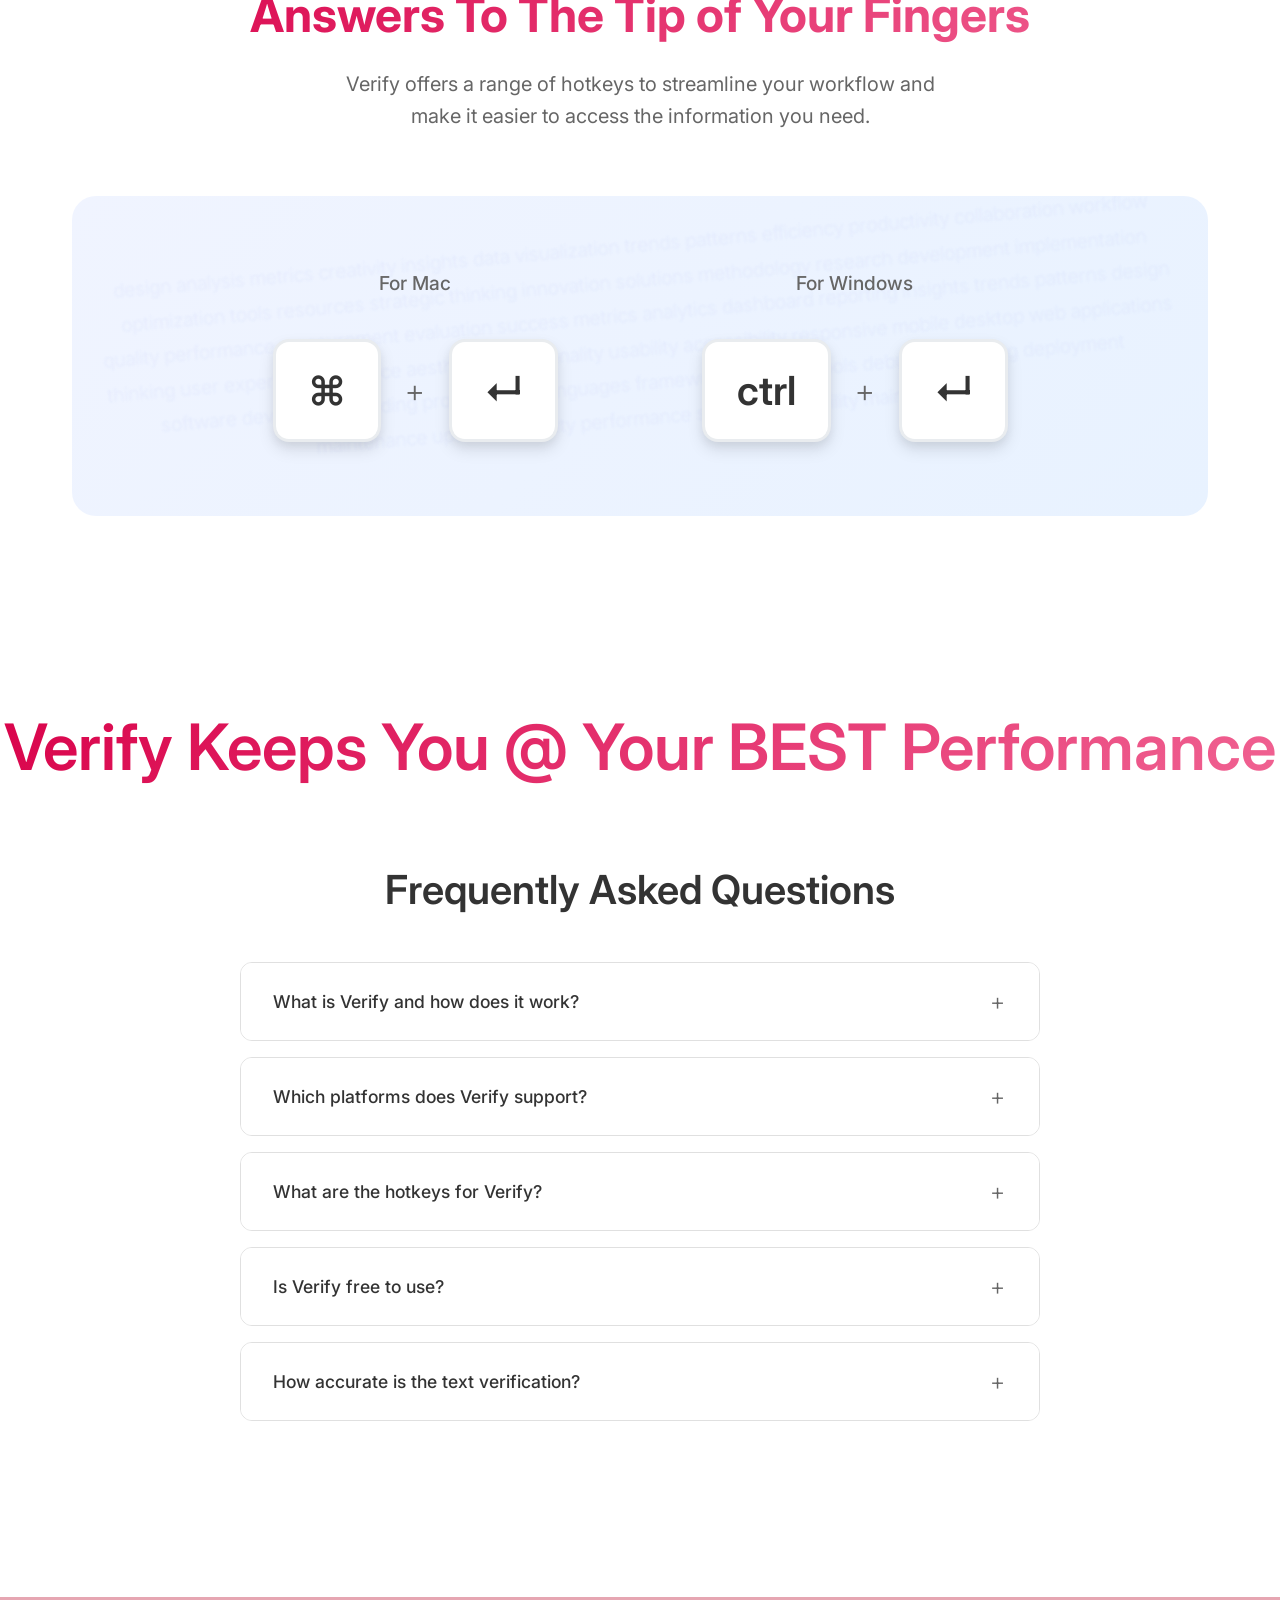
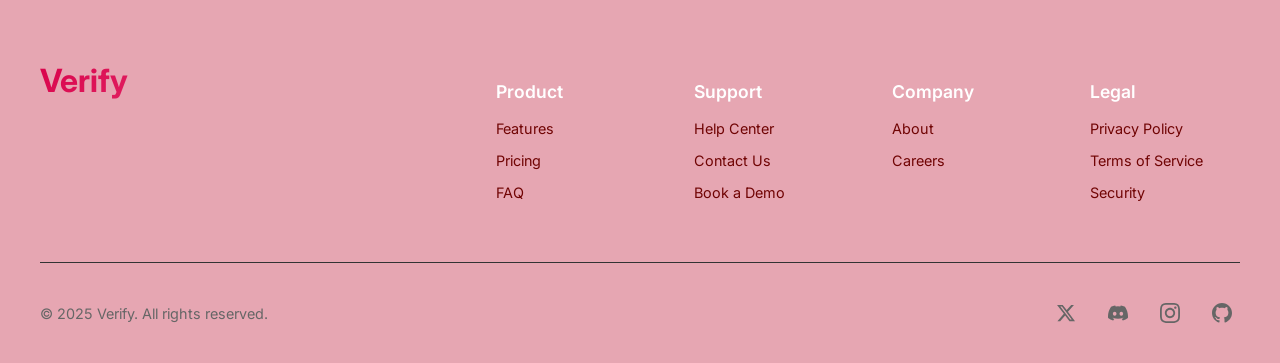
==== commit 7f50d1b4: "fixed animations and added FAQ section" ====
--- a/index.html
+++ b/index.html
@@ -19,6 +19,7 @@
                 <li><a href="#pricing">Pricing</a></li>
                 <li><a href="#faq">FAQ</a></li>
                 <li><a href="#contact">Contact</a></li>
+                <li><a href="#" class="navbar-cta-button">Get Started for Free</a></li>
             </ul>
         </div>
         </nav>
@@ -87,6 +88,64 @@
 
 <h2 class="promotional-quote"> Verify Keeps You @ Your BEST Performance</h2>
 
+<!-- FAQ Section -->
+<section class="faq" id="faq">
+    <div class="faq-container">
+        <h2 class="faq-title">Frequently Asked Questions</h2>
+        <div class="faq-list">
+            <div class="faq-item">
+                <div class="faq-question">
+                    <h3>What is Verify and how does it work?</h3>
+                    <span class="faq-toggle">+</span>
+                </div>
+                <div class="faq-answer">
+                    <p>Verify is a lightweight cross-platform assistant that verifies highlighted text through efficient LLM models. Simply highlight any text and use our hotkeys to get instant verification and follow-up questions.</p>
+                </div>
+            </div>
+            
+            <div class="faq-item">
+                <div class="faq-question">
+                    <h3>Which platforms does Verify support?</h3>
+                    <span class="faq-toggle">+</span>
+                </div>
+                <div class="faq-answer">
+                    <p>Verify is available for both Mac and Windows. Our cross-platform design ensures a consistent experience across all your devices.</p>
+                </div>
+            </div>
+            
+            <div class="faq-item">
+                <div class="faq-question">
+                    <h3>What are the hotkeys for Verify?</h3>
+                    <span class="faq-toggle">+</span>
+                </div>
+                <div class="faq-answer">
+                    <p>For Mac users: ⌘ + Enter<br>For Windows users: Ctrl + Enter<br>These hotkeys instantly activate Verify on your highlighted text.</p>
+                </div>
+            </div>
+            
+            <div class="faq-item">
+                <div class="faq-question">
+                    <h3>Is Verify free to use?</h3>
+                    <span class="faq-toggle">+</span>
+                </div>
+                <div class="faq-answer">
+                    <p>Verify offers both free and premium plans. The free version includes basic verification features, while premium unlocks advanced LLM models and unlimited usage.</p>
+                </div>
+            </div>
+            
+            <div class="faq-item">
+                <div class="faq-question">
+                    <h3>How accurate is the text verification?</h3>
+                    <span class="faq-toggle">+</span>
+                </div>
+                <div class="faq-answer">
+                    <p>Verify uses state-of-the-art LLM models to provide highly accurate text verification. Our efficient models are continuously updated to ensure the best performance and reliability.</p>
+                </div>
+            </div>
+        </div>
+    </div>
+</section>
+
 <footer class="footer" id="contact">
     <div class="footer-container">
         <div class="footer-content">
--- a/style.css
+++ b/style.css
@@ -15,6 +15,10 @@
 {
     display: flex;
     justify-content: space-between;
+    background:#ffc0e2;
+    background-attachment: fixed;
+    position: relative;
+    z-index: 10;
 }
 
 .navbar-logo {
@@ -29,7 +33,8 @@
     max-width: 1200px;
     display: flex;
     justify-content: space-between;
-    padding: 15px 2rem;
+    padding: 15px 0px;
+    padding-left: 2rem;
     padding-bottom: 40px;
     align-items: baseline;
     margin-left: 40px
@@ -46,6 +51,9 @@
     list-style: none;
     gap: 2rem;
     align-items: center;
+    justify-content: flex-end;
+    flex: 1;
+    margin-right: 2rem;
 }
 
 .navbar-menu li a {
@@ -58,6 +66,36 @@
 
 .navbar-menu li a:hover {
     color: #f0abf0;
+}
+
+/* Navigation CTA Button */
+.navbar-cta-button {
+    display: inline-flex !important;
+    align-items: center !important;
+    gap: 0.5rem !important;
+    padding: 16px 32px !important;
+    background: linear-gradient(135deg, #d9034b 0%, #f06292 100%) !important;
+    color: white !important;
+    text-decoration: none !important;
+    font-weight: 600 !important;
+    font-size: 1.1rem !important;
+    border-radius: 12px !important;
+    border: none !important;
+    cursor: pointer !important;
+    box-shadow: 0 4px 15px rgba(217, 3, 75, 0.3) !important;
+    overflow: hidden !important;
+    opacity: 1 !important;
+    transform: translateY(0) !important;
+    transition: all 0.3s ease !important;
+    margin-left: 41rem;
+    white-space: nowrap !important;
+    position: relative !important;
+}
+
+.navbar-cta-button:hover {
+    transform: translateY(-2px) scale(1.02) !important;
+    box-shadow: 0 6px 20px rgba(217, 3, 75, 0.4) !important;
+    color: white !important;
 }
 
 
@@ -72,6 +110,9 @@
     padding-left: 5rem; 
     position: relative;
     overflow: hidden;
+    /* Beautiful pink gradient background */
+    background: linear-gradient(180deg, #ffc0e2 0%, #ffc0e2 50%, #ffffff 100%);
+    background-attachment: fixed;
 }
 
 .hero-background-video {
@@ -81,7 +122,7 @@
     width: 58%;
     height: 67%;
     object-fit: cover; /* Changed from contain to cover */
-    z-index: -2;
+    z-index: 1; /* Changed from -2 to 1 to appear above gradient */
     opacity: 1;
     border-radius: 20px;
     overflow: hidden;
@@ -91,6 +132,8 @@
         0 20px 40px rgba(0, 0, 0, 0.15),
         0 10px 20px rgba(0, 0, 0, 0.1),
         0 5px 10px rgba(0, 0, 0, 0.08);
+    /* Responsive video behavior */
+    transition: all 0.3s ease;
 }
 
 .hero-overlay {
@@ -99,13 +142,13 @@
     left: 0;
     width: 100%;
     height: 100%;
-    background: linear-gradient(135deg, rgba(255, 255, 255, 0.2) 0%, rgba(255, 255, 255, 0.1) 100%);
+    background: linear-gradient(180deg, rgba(255, 255, 255, 0.2) 0%, rgba(255, 255, 255, 0.1) 100%);
     z-index: -1;
 }
 
 .hero-content {
     position: relative;
-    z-index: 1;
+    z-index: 2; /* Changed from 1 to 2 to appear above video */
 }
 
 .hero-title {
@@ -133,7 +176,10 @@
     margin-bottom: 2rem;
     max-width: 600px;
     line-height: 1.6;
-    position: relative; 
+    position: relative;
+    opacity: 0;
+    transform: translateY(30px);
+    transition: all 0.8s ease;
 }
 
 .hero-title:hover {
@@ -160,6 +206,16 @@
     opacity: 0;
     transform: translateY(30px);
     position: relative; /* Add this for JavaScript animations */
+    transition: all 0.3s ease;
+}
+
+/* Animation Classes */
+.hero-button-mac.animate {
+    animation: slideUpBounce 0.8s ease-out forwards;
+}
+
+.hero-button-mac.animate-glow {
+    animation: slideUpBounce 0.8s ease-out forwards, pulseGlow 4s ease-in-out 0.8s infinite;
 }
 
 
@@ -171,7 +227,7 @@
     padding: 16px 32px;
     background: transparent;
     color: #d4547e;
-    border: 2px solid #f4d8e1;
+    border: 2px solid #d87091;
     text-decoration: none;
     font-weight: 600;
     font-size: 1.1rem;
@@ -182,6 +238,39 @@
     opacity: 0;
     transform: translateY(30px);
     position: relative;
+    transition: all 0.3s ease;
+}
+
+/* Animation Classes for Windows Button */
+.hero-button-windows.animate {
+    animation: scaleIn 0.8s ease-out 0.2s forwards;
+}
+
+.hero-button-windows.animate-border {
+    animation: scaleIn 0.8s ease-out 0.2s forwards;
+}
+
+.hero-button-windows.animate-border::after {
+    content: '';
+    position: absolute;
+    top: -2px;
+    left: -2px;
+    right: -2px;
+    bottom: -2px;
+    background: linear-gradient(45deg, hsl(340, 84%, 75%), #e9b2c4, #fd80a8);
+    border-radius: 14px;
+    z-index: -1;
+    opacity: 0;
+    animation: borderGlow 4s ease-in-out 0.8s infinite;
+}
+
+@keyframes borderGlow {
+    0%, 25%, 75%, 100% { 
+        opacity: 0; 
+    }
+    50% { 
+        opacity: 0.8; 
+    }
 }
 
 /* Button container */
@@ -233,6 +322,9 @@
     border-radius: 24px;
     position: relative;
     overflow: hidden;
+    /* Responsive adjustments */
+    width: 100%;
+    max-width: 1200px;
 }
 
 .hotkeys-demo::before {
@@ -268,6 +360,7 @@
     justify-content: center;
     gap: 9rem;
     align-items: center;
+    flex-wrap: wrap;
 }
 
 .hotkey-label {
@@ -532,25 +625,369 @@
     }
 }
 
-/* Responsive */
-@media (max-width: 768px) {
-    .hotkeys-demo {
-        min-height: 300px;
-        margin: 0rem 1rem;
+/* Responsive Design - Comprehensive Mobile Support */
+
+/* Large screens (1200px and up) - Default styles already applied */
+
+/* Medium-Large screens (992px to 1199px) */
+@media (max-width: 1199px) {
+    .navbar-container {
+        max-width: 100%;
+        margin-left: 20px;
+        padding-left: 1rem;
+    }
+    
+    .navbar-cta-button {
+        margin-left: 20rem !important;
+    }
+    
+    .hero {
+        padding-left: 3rem;
+    }
+    
+    .hero-background-video {
+        left: 420px;
+        width: 60%;
+        height: 65%;
+    }
+    
+    .hero-title {
+        font-size: 5rem;
+        margin-top: 15rem;
+    }
+    
+    .hero-button-mac {
+        padding-left: 200px;
+    }
+    
+    .hero-buttons {
+        padding-top: 12rem;
+    }
+}
+
+/* Medium screens (768px to 991px) */
+@media (max-width: 991px) {
+    .navbar-container {
+        margin-left: 10px;
+        padding-left: 1rem;
+        padding-right: 1rem;
+        flex-wrap: wrap;
+        gap: 1rem;
+    }
+    
+    .navbar-menu {
+        flex-wrap: wrap;
+        gap: 1rem;
+        margin-right: 1rem;
+    }
+    
+    .navbar-cta-button {
+        margin-left: 5rem !important;
+        padding: 12px 24px !important;
+        font-size: 1rem !important;
+    }
+    
+    .hero {
+        min-height: 120vh;
+        padding: 0rem 1rem;
+        padding-left: 2rem;
+        flex-direction: column;
+    }
+    
+    .hero-background-video {
+        position: relative;
+        left: 0;
+        top: 2rem;
+        width: 90%;
+        height: 300px;
+        margin: 0 auto;
+        align-self: center;
+    }
+    
+    .hero-content {
+        order: 1;
+        text-align: center;
+    }
+    
+    .hero-title {
+        font-size: 4rem;
+        margin-top: 2rem;
+        margin-bottom: 1rem;
+    }
+    
+    .hero-description {
+        font-size: 1.3rem;
+        max-width: 90%;
+        margin: 0 auto 2rem auto;
+    }
+    
+    .hero-button-mac {
+        padding-left: 0;
+    }
+    
+    .hero-buttons {
+        padding-top: 2rem;
+        justify-content: center;
+        flex-direction: column;
+        align-items: center;
+        gap: 1rem;
+    }
+    
+    .hero-button-mac,
+    .hero-button-windows {
+        width: 250px;
+        justify-content: center;
+    }
+}
+
+/* Small-Medium screens (576px to 767px) */
+@media (max-width: 767px) {
+    .navbar {
+        padding: 0.5rem 0;
+    }
+    
+    .navbar-container {
+        flex-direction: column;
+        align-items: center;
+        gap: 1rem;
+        margin: 0;
+        padding: 1rem;
+        text-align: center;
+    }
+    
+    .navbar-logo {
+        font-size: 1.5rem;
+        margin: 0;
+    }
+    
+    .navbar-menu {
+        flex-direction: column;
+        gap: 0.5rem;
+        margin: 0;
+        width: 100%;
+        justify-content: center;
+    }
+    
+    .navbar-menu li a {
+        font-size: 0.9rem;
+        padding: 0.5rem;
+    }
+    
+    .navbar-cta-button {
+        margin-left: 0 !important;
+        margin-right: 0 !important;
+        padding: 10px 20px !important;
+        font-size: 0.9rem !important;
+        width: auto;
+    }
+    
+    .hero {
+        min-height: 100vh;
+        padding: 1rem;
+        text-align: center;
+    }
+    
+    .hero-background-video {
+        width: 95%;
+        height: 250px;
+        top: 1rem;
+        border-radius: 15px;
+    }
+    
+    .hero-title {
+        font-size: 3rem;
+        margin-top: 1rem;
+        line-height: 1.2;
+    }
+    
+    .hero-description {
+        font-size: 1.1rem;
+        max-width: 95%;
+        margin: 0 auto 1.5rem auto;
+    }
+    
+    .hero-buttons {
+        padding-top: 1rem;
+        gap: 0.8rem;
+    }
+    
+    .hero-button-mac,
+    .hero-button-windows {
+        width: 100%;
+        max-width: 280px;
+        padding: 14px 24px;
+        font-size: 1rem;
+    }
+    
+    .follow-ups, .hotkeys {
+        font-size: 2.5rem;
+    }
+    
+    .follow-ups-description, .hotkeys-description {
+        font-size: 1.1rem;
+        max-width: 95%;
+    }
+    
+    .keys-row {
+        gap: 3rem;
+        flex-wrap: wrap;
+    }
+    
+    .promotional-quote {
+        font-size: 2.5rem;
+        padding: 0 1rem;
+    }
+}
+
+/* Small screens (480px to 575px) */
+@media (max-width: 575px) {
+    .navbar-container {
+        padding: 0.5rem;
+    }
+    
+    .navbar-logo {
+        font-size: 1.3rem;
+    }
+    
+    .navbar-menu li a {
+        font-size: 0.8rem;
+    }
+    
+    .navbar-cta-button {
+        padding: 8px 16px !important;
+        font-size: 0.8rem !important;
+    }
+    
+    .hero {
+        padding: 0.5rem;
+    }
+    
+    .hero-background-video {
+        width: 98%;
+        height: 200px;
+        border-radius: 12px;
+    }
+    
+    .hero-title {
+        font-size: 2.5rem;
+        margin-top: 0.5rem;
+    }
+    
+    .hero-description {
+        font-size: 1rem;
+        line-height: 1.5;
+    }
+    
+    .hero-button-mac,
+    .hero-button-windows {
+        width: 100%;
+        padding: 12px 20px;
+        font-size: 0.9rem;
+    }
+    
+    .features {
+        padding: 3rem 1rem;
+    }
+    
+    .follow-ups, .hotkeys {
+        font-size: 2rem;
+    }
+    
+    .follow-ups-description, .hotkeys-description {
+        font-size: 1rem;
+    }
+    
+    .keys-row {
+        gap: 2rem;
+        flex-direction: column;
+        align-items: center;
     }
     
     .key {
+        min-width: 60px;
         padding: 1rem 1.5rem;
         font-size: 2rem;
-        min-width: 60px;
-    }
-    
-    .key-combination {
-        gap: 1rem;
+    }
+    
+    .promotional-quote {
+        font-size: 2rem;
+        line-height: 1.2;
+    }
+}
+
+/* Extra small screens (below 480px) */
+@media (max-width: 479px) {
+    .navbar-logo {
+        font-size: 1.2rem;
+    }
+    
+    .navbar-menu {
+        gap: 0.3rem;
+    }
+    
+    .navbar-menu li a {
+        font-size: 0.7rem;
+        padding: 0.3rem;
+    }
+    
+    .navbar-cta-button {
+        padding: 6px 12px !important;
+        font-size: 0.7rem !important;
+    }
+    
+    .hero-title {
+        font-size: 2rem;
+        margin-top: 0.5rem;
+    }
+    
+    .hero-description {
+        font-size: 0.9rem;
+    }
+    
+    .hero-button-mac,
+    .hero-button-windows {
+        padding: 10px 16px;
+        font-size: 0.8rem;
     }
     
     .follow-ups, .hotkeys {
-        font-size: 2.5rem;
+        font-size: 1.8rem;
+    }
+    
+    .follow-ups-description, .hotkeys-description {
+        font-size: 0.9rem;
+    }
+    
+    .key {
+        min-width: 50px;
+        padding: 0.8rem 1.2rem;
+        font-size: 1.8rem;
+    }
+    
+    .promotional-quote {
+        font-size: 1.5rem;
+    }
+    
+    .hotkeys-demo {
+        min-height: 250px;
+        margin: 2rem 0.5rem;
+    }
+    
+    /* Adjust button animations for small screens */
+    .hero-button-mac.animate-glow,
+    .hero-button-windows.animate-border {
+        animation-duration: 3s; /* Slightly faster on mobile */
+    }
+    
+    /* Ensure proper scaling of all elements */
+    * {
+        max-width: 100%;
+        box-sizing: border-box;
+    }
+    
+    /* Prevent horizontal overflow */
+    body {
+        overflow-x: hidden;
     }
 }
 
@@ -565,4 +1002,191 @@
     }
 }
 
-
+/* Button Animation Keyframes */
+@keyframes slideUpBounce {
+    0% {
+        opacity: 0;
+        transform: translateY(60px);
+    }
+    60% {
+        opacity: 1;
+        transform: translateY(-10px);
+    }
+    80% {
+        transform: translateY(5px);
+    }
+    100% {
+        opacity: 1;
+        transform: translateY(0);
+    }
+}
+
+@keyframes pulseGlow {
+    0%, 50%, 100% {
+        box-shadow: 0 4px 15px rgba(217, 3, 75, 0.3);
+        transform: scale(1);
+    }
+    25% {
+        box-shadow: 
+            0 4px 30px rgba(217, 3, 75, 1),
+            0 8px 40px rgba(238, 162, 188, 0.8),
+            0 12px 50px rgba(232, 187, 202, 0.6),
+            0 0 20px rgba(252, 165, 194, 0.9);
+        transform: scale(1.05);
+    }
+}
+
+@keyframes scaleIn {
+    0% {
+        opacity: 0;
+        transform: scale(0.8) translateY(30px);
+    }
+    50% {
+        opacity: 0.8;
+        transform: scale(1.05) translateY(-5px);
+    }
+    100% {
+        opacity: 1;
+        transform: scale(1) translateY(0);
+    }
+}
+
+/* FAQ Section Styles */
+.faq {
+    padding: 5rem 2rem;
+    background: #fff;
+}
+
+.faq-container {
+    max-width: 800px;
+    margin: 0 auto;
+}
+
+.faq-title {
+    font-size: 2.5rem;
+    font-weight: 600;
+    text-align: center;
+    margin-bottom: 3rem;
+    color: #333;
+}
+
+.faq-list {
+    display: flex;
+    flex-direction: column;
+    gap: 1rem;
+}
+
+.faq-item {
+    border: 1px solid #e0e0e0;
+    border-radius: 12px;
+    overflow: hidden;
+    transition: all 0.2s ease;
+}
+
+.faq-item:hover {
+    border-color: #f06292;
+    box-shadow: 0 2px 12px rgba(240, 98, 146, 0.1);
+}
+
+.faq-question {
+    display: flex;
+    justify-content: space-between;
+    align-items: center;
+    padding: 1.5rem 2rem;
+    cursor: pointer;
+    background: #fff;
+    transition: background-color 0.2s ease;
+}
+
+.faq-question:hover {
+    background: #fafafa;
+}
+
+.faq-question h3 {
+    font-size: 1.1rem;
+    font-weight: 500;
+    color: #333;
+    margin: 0;
+    flex: 1;
+}
+
+.faq-toggle {
+    font-size: 1.5rem;
+    color: #666;
+    transition: transform 0.2s ease;
+    font-weight: 300;
+    min-width: 20px;
+    text-align: center;
+}
+
+.faq-item.active .faq-toggle {
+    transform: rotate(45deg);
+}
+
+.faq-answer {
+    max-height: 0;
+    overflow: hidden;
+    background: #fafafa;
+    transition: max-height 0.3s ease;
+}
+
+.faq-item.active .faq-answer {
+    max-height: 200px;
+}
+
+.faq-answer p {
+    padding: 1.5rem 2rem;
+    margin: 0;
+    color: #666;
+    line-height: 1.6;
+    font-size: 0.95rem;
+}
+
+/* FAQ Responsive */
+@media (max-width: 768px) {
+    .faq {
+        padding: 3rem 1rem;
+    }
+    
+    .faq-title {
+        font-size: 2rem;
+        margin-bottom: 2rem;
+    }
+    
+    .faq-question {
+        padding: 1.2rem 1.5rem;
+    }
+    
+    .faq-question h3 {
+        font-size: 1rem;
+    }
+    
+    .faq-answer p {
+        padding: 1.2rem 1.5rem;
+    }
+}
+
+@media (max-width: 575px) {
+    .faq {
+        padding: 2rem 0.5rem;
+    }
+    
+    .faq-title {
+        font-size: 1.8rem;
+    }
+    
+    .faq-question {
+        padding: 1rem 1rem;
+    }
+    
+    .faq-question h3 {
+        font-size: 0.9rem;
+    }
+    
+    .faq-answer p {
+        padding: 1rem 1rem;
+        font-size: 0.9rem;
+    }
+}
+
+
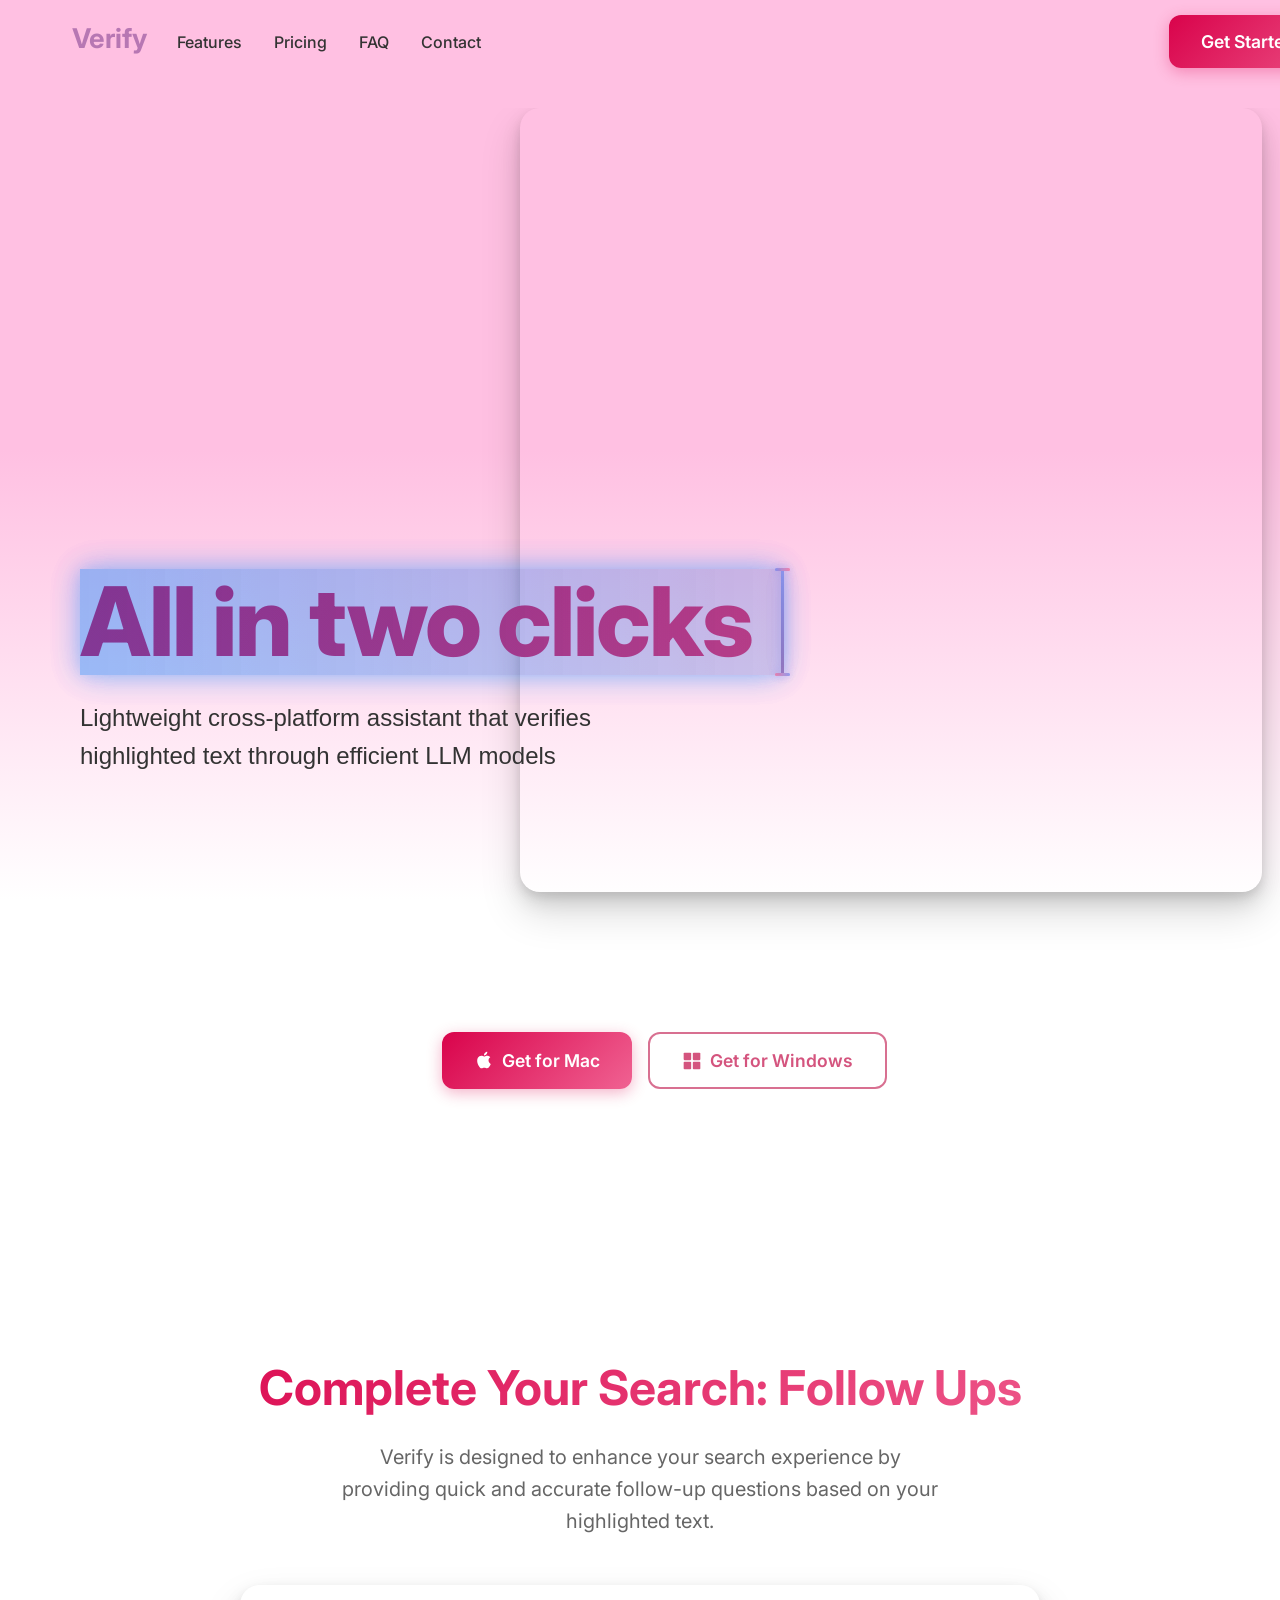
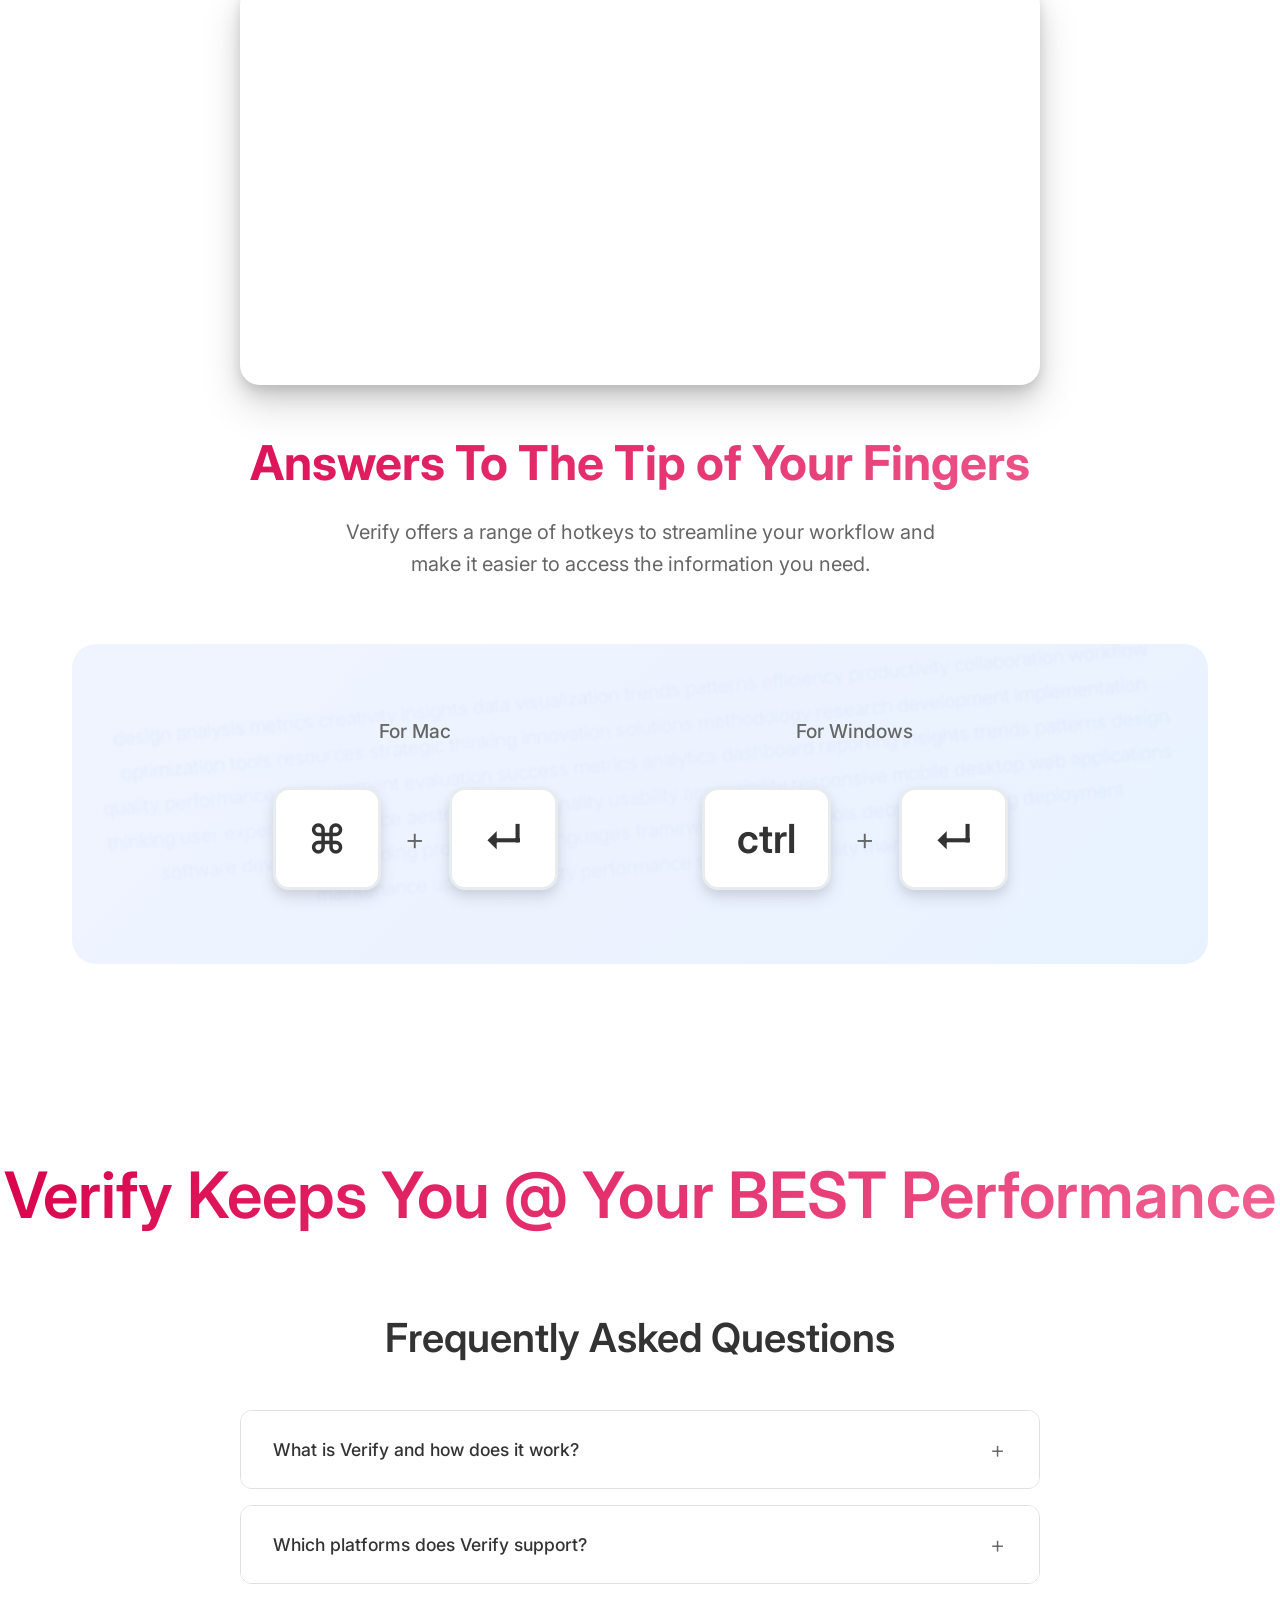
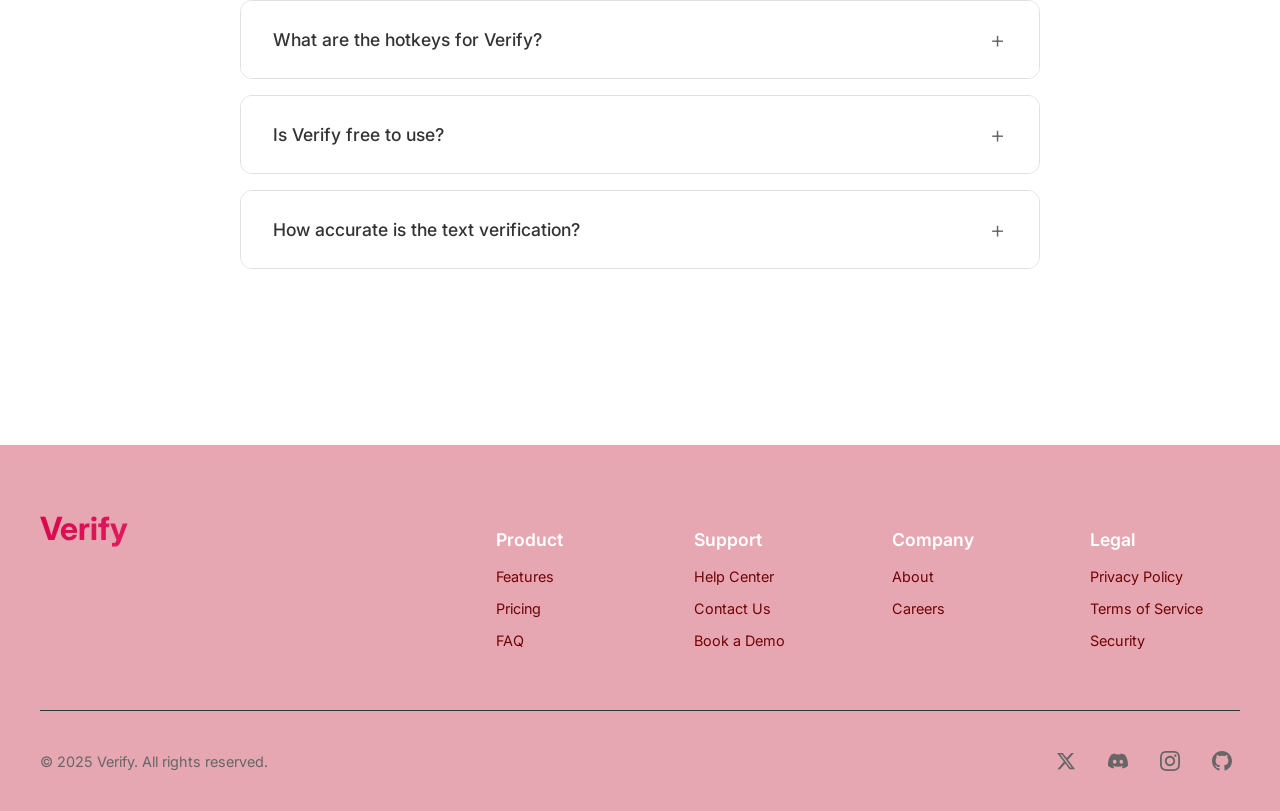
==== commit fba70ce5: "changes to read me and features" ====
--- a/index.html
+++ b/index.html
@@ -59,7 +59,11 @@
 <section class="features" id="features">
     <h2 class="follow-ups">Complete Your Search: Follow Ups</h2>
     <p class="follow-ups-description">Verify is designed to enhance your search experience by providing quick and accurate follow-up questions based on your highlighted text.</p>
-    
+     <video class="followup-video" autoplay muted playsinline preload="auto">
+            <source src="VerifyFollowUp.mp4" type="video/mp4">
+            Your browser does not support the video tag.
+        </video>
+
     <h2 class="hotkeys">Answers To The Tip of Your Fingers</h2>
     <p class="hotkeys-description">Verify offers a range of hotkeys to streamline your workflow and make it easier to access the information you need.</p>
     
--- a/style.css
+++ b/style.css
@@ -566,6 +566,32 @@
     height: 20px;
 }
 
+.followup-video {
+    width: 100%;
+    max-width: 800px;
+    height: auto;
+    border-radius: 20px;
+    margin: 3rem auto;
+    display: block;
+    object-fit: cover;
+    box-shadow: 
+        0 20px 40px rgba(0, 0, 0, 0.15),
+        0 10px 20px rgba(0, 0, 0, 0.1),
+        0 5px 10px rgba(0, 0, 0, 0.08);
+    transition: all 0.3s ease;
+    background: transparent;
+    position: relative;
+    z-index: 1;
+}
+
+.followup-video:hover {
+    transform: translateY(-5px);
+    box-shadow: 
+        0 25px 50px rgba(0, 0, 0, 0.2),
+        0 15px 25px rgba(0, 0, 0, 0.15),
+        0 8px 15px rgba(0, 0, 0, 0.1);
+}
+
 /* Responsive Footer */
 @media (max-width: 768px) {
     .footer {
@@ -738,6 +764,12 @@
         width: 250px;
         justify-content: center;
     }
+    
+    .followup-video {
+        max-width: 95%;
+        margin: 2.5rem auto;
+        border-radius: 15px;
+    }
 }
 
 /* Small-Medium screens (576px to 767px) */
@@ -828,6 +860,12 @@
         max-width: 95%;
     }
     
+    .followup-video {
+        max-width: 98%;
+        margin: 2rem auto;
+        border-radius: 12px;
+    }
+    
     .keys-row {
         gap: 3rem;
         flex-wrap: wrap;
@@ -897,6 +935,12 @@
         font-size: 1rem;
     }
     
+    .followup-video {
+        max-width: 100%;
+        margin: 1.5rem auto;
+        border-radius: 10px;
+    }
+    
     .keys-row {
         gap: 2rem;
         flex-direction: column;
@@ -956,6 +1000,12 @@
     
     .follow-ups-description, .hotkeys-description {
         font-size: 0.9rem;
+    }
+    
+    .followup-video {
+        max-width: 100%;
+        margin: 1rem auto;
+        border-radius: 8px;
     }
     
     .key {
@@ -1189,4 +1239,3 @@
     }
 }
 
-
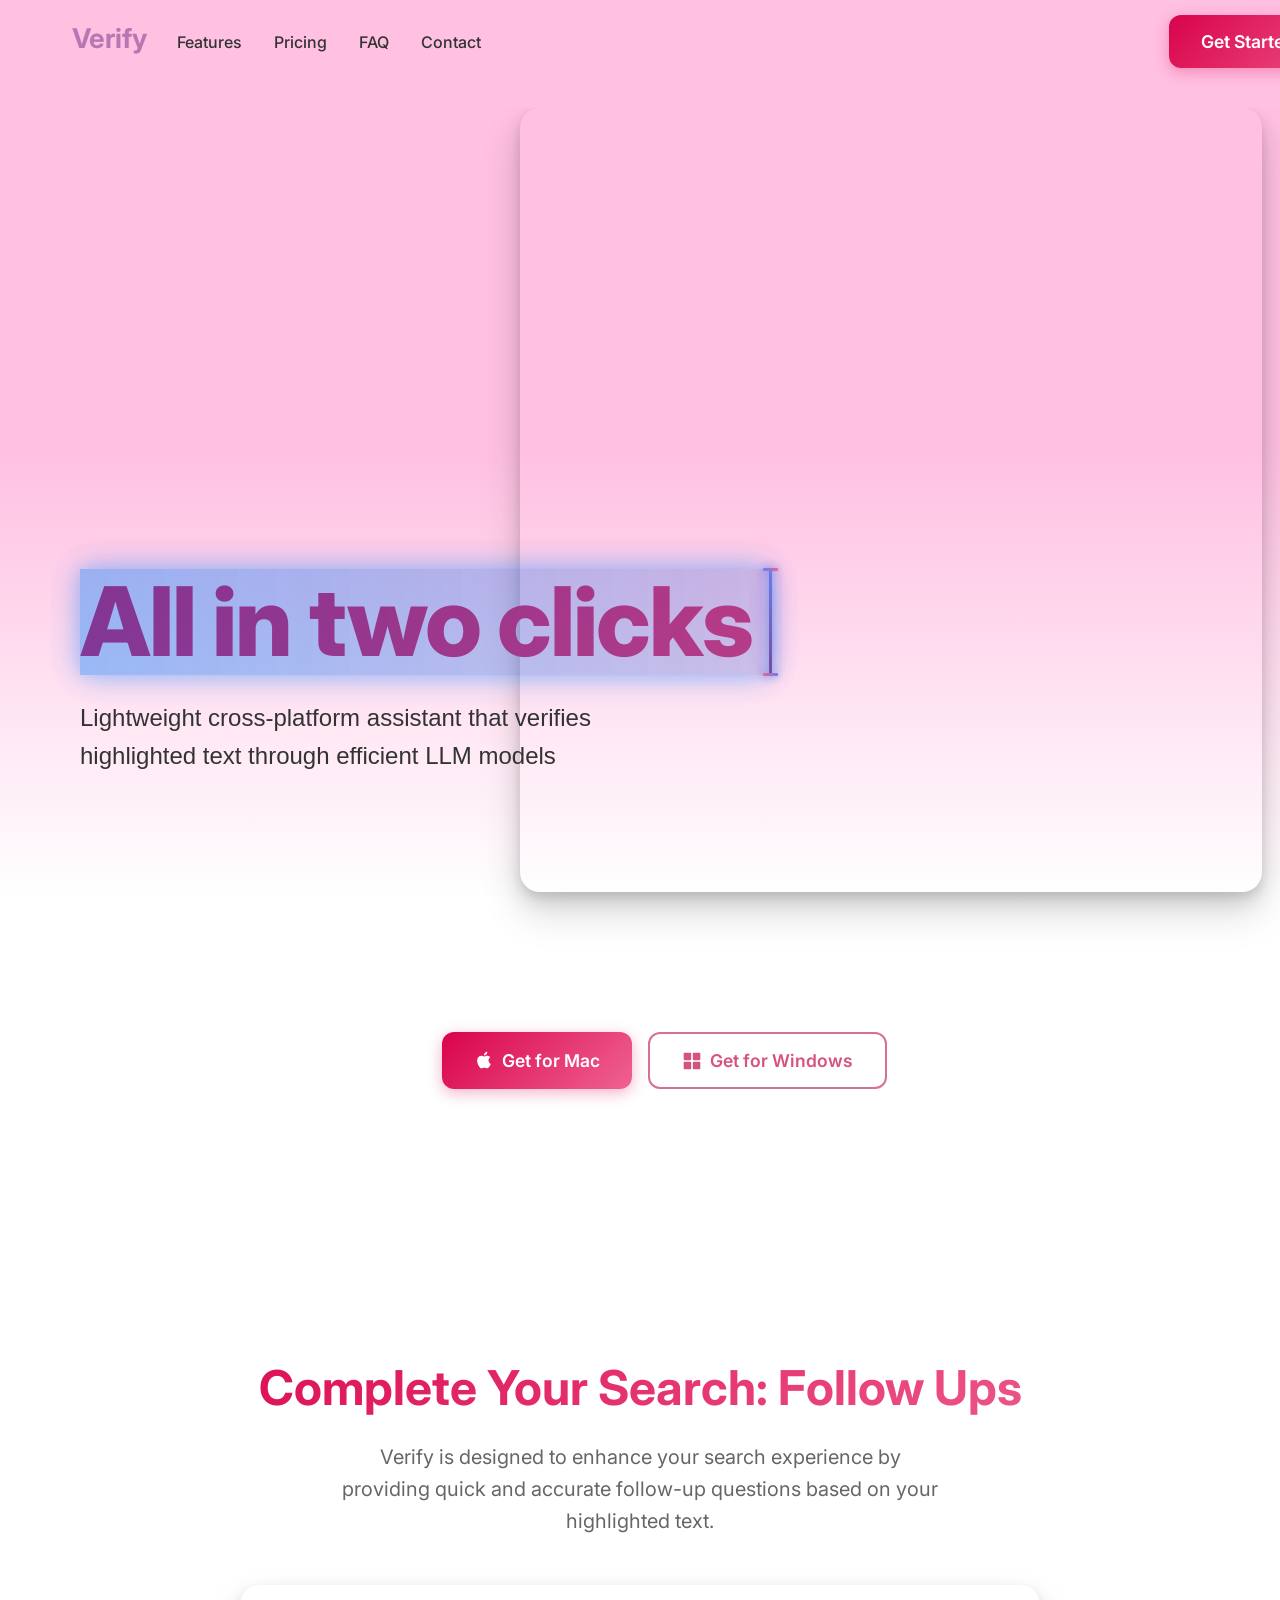
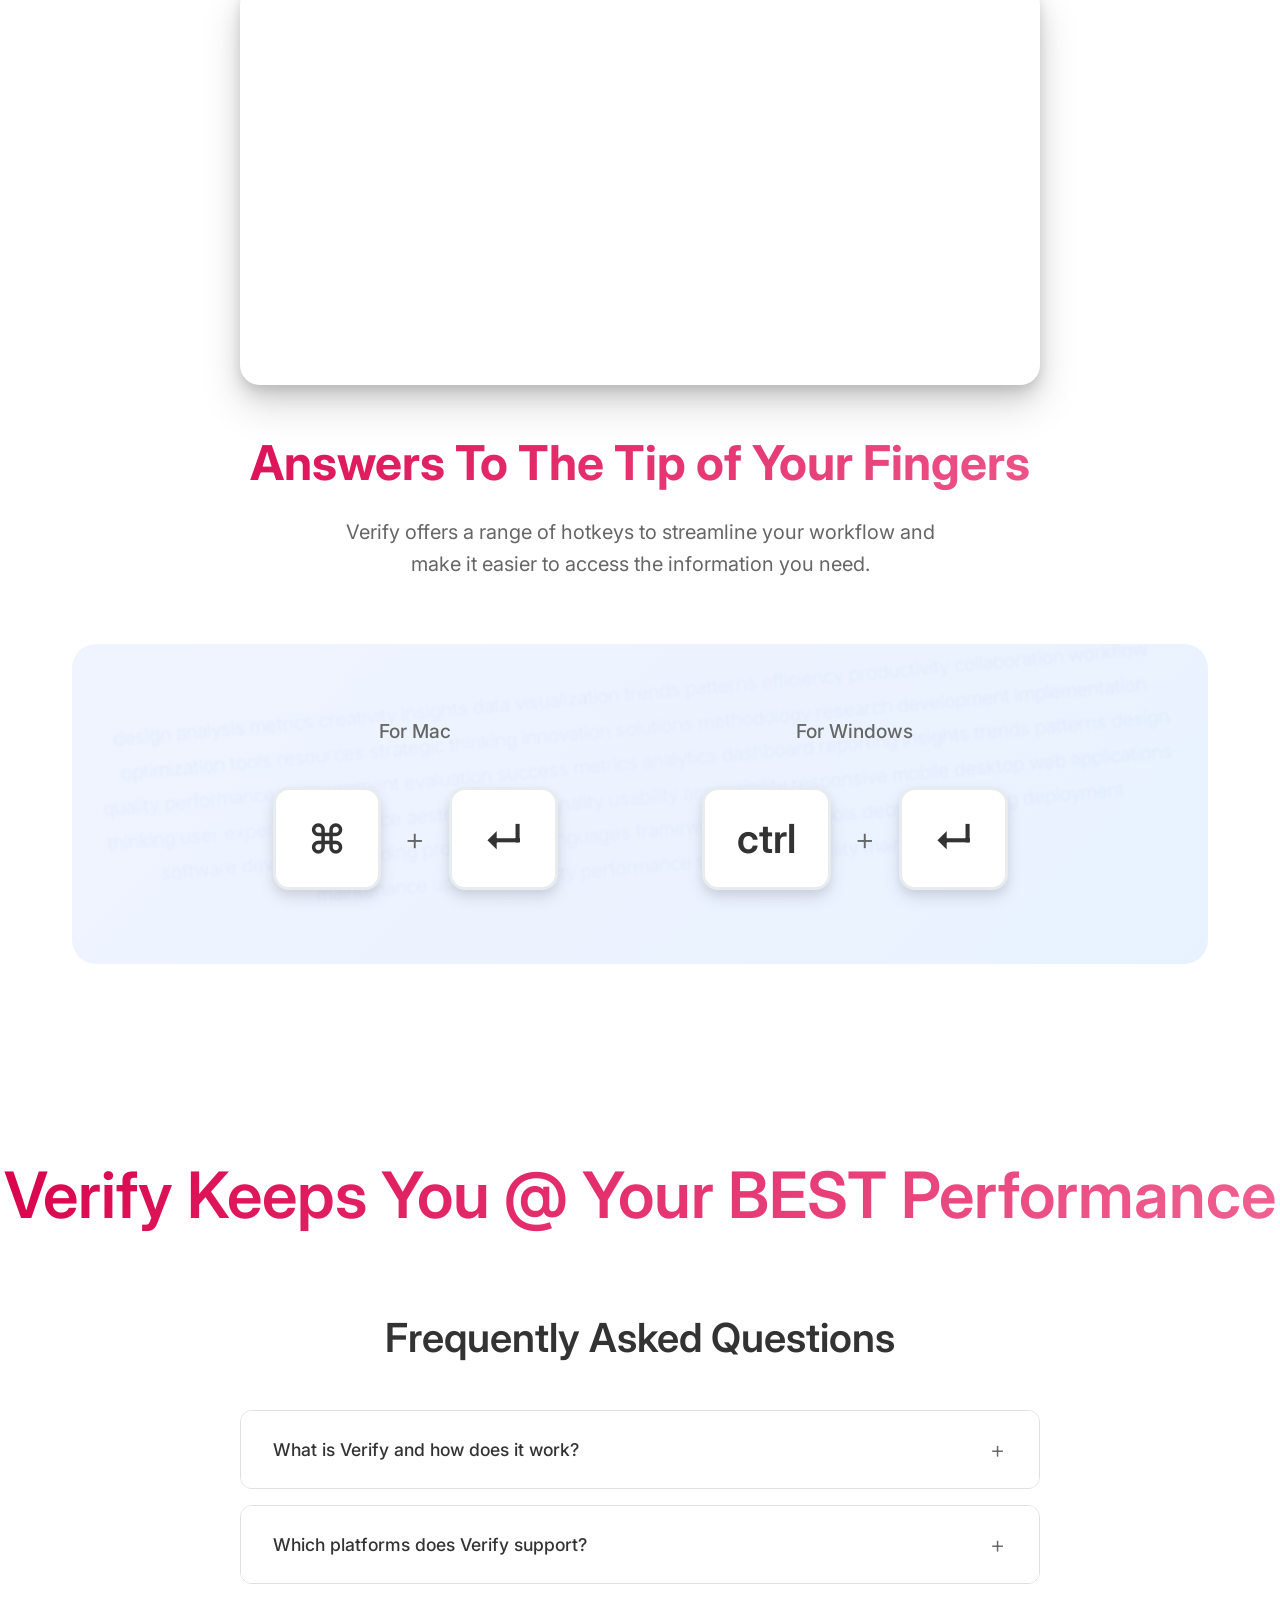
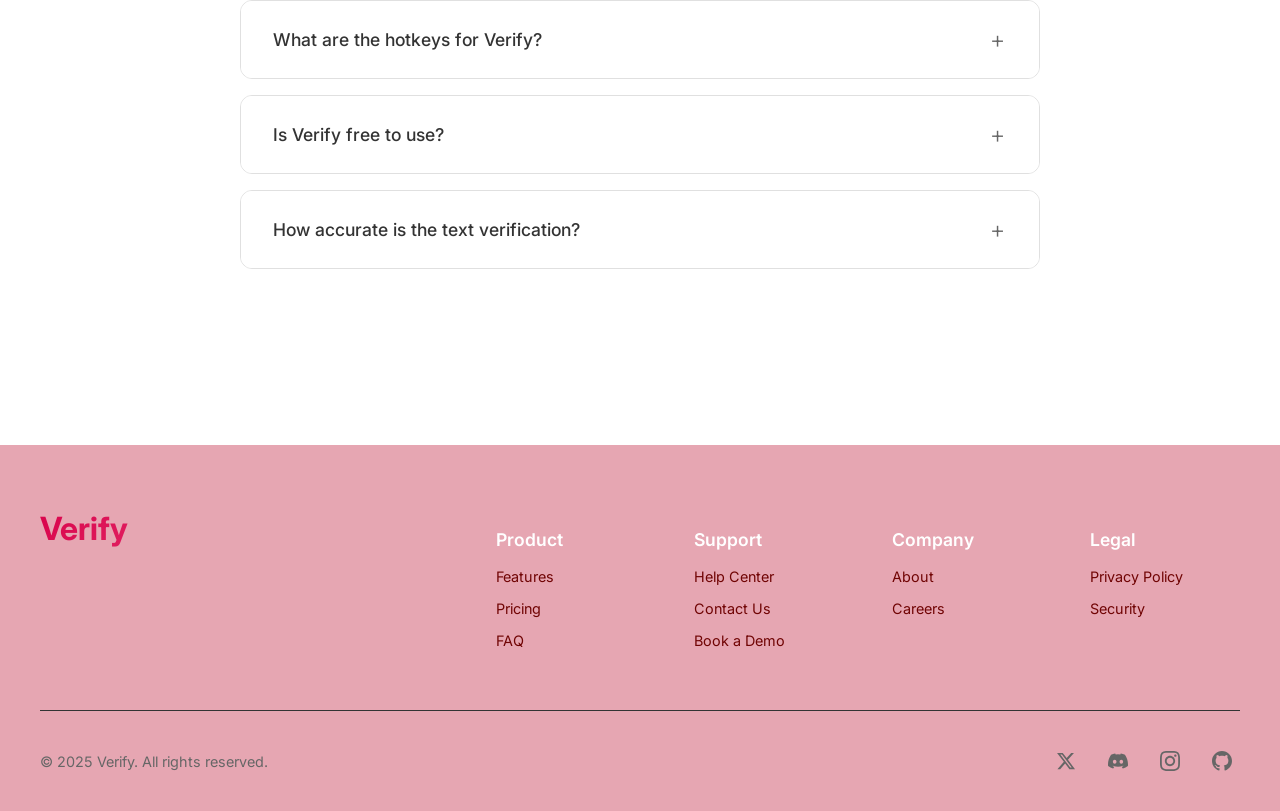
==== commit 5fabcc76: "new pages for footer" ====
--- a/index.html
+++ b/index.html
@@ -163,7 +163,7 @@
                     <h4>Product</h4>
                     <ul>
                         <li><a href="#features">Features</a></li>
-                        <li><a href="#pricing">Pricing</a></li>
+                        <li><a href="pricing.html">Pricing</a></li>
                         <li><a href="#faq">FAQ</a></li>
                     </ul>
                 </div>
@@ -171,26 +171,25 @@
                 <div class="footer-column">
                     <h4>Support</h4>
                     <ul>
-                        <li><a href="#help">Help Center</a></li>
-                        <li><a href="#contact">Contact Us</a></li>
-                        <li><a href="#demo">Book a Demo</a></li>
+                        <li><a href="help.html">Help Center</a></li>
+                        <li><a href="contact.html">Contact Us</a></li>
+                        <li><a href="bookademo.html">Book a Demo</a></li>
                     </ul>
                 </div>
                 
                 <div class="footer-column">
                     <h4>Company</h4>
                     <ul>
-                        <li><a href="#about">About</a></li>
-                        <li><a href="#careers">Careers</a></li>
+                        <li><a href="about.html">About</a></li>
+                        <li><a href="careers.html">Careers</a></li>
                     </ul>
                 </div>
                 
                 <div class="footer-column">
                     <h4>Legal</h4>
                     <ul>
-                        <li><a href="#privacy">Privacy Policy</a></li>
-                        <li><a href="#terms">Terms of Service</a></li>
-                        <li><a href="#security">Security</a></li>
+                        <li><a href="privacy.html">Privacy Policy</a></li>
+                        <li><a href="security.html">Security</a></li>
                     </ul>
                 </div>
             </div>
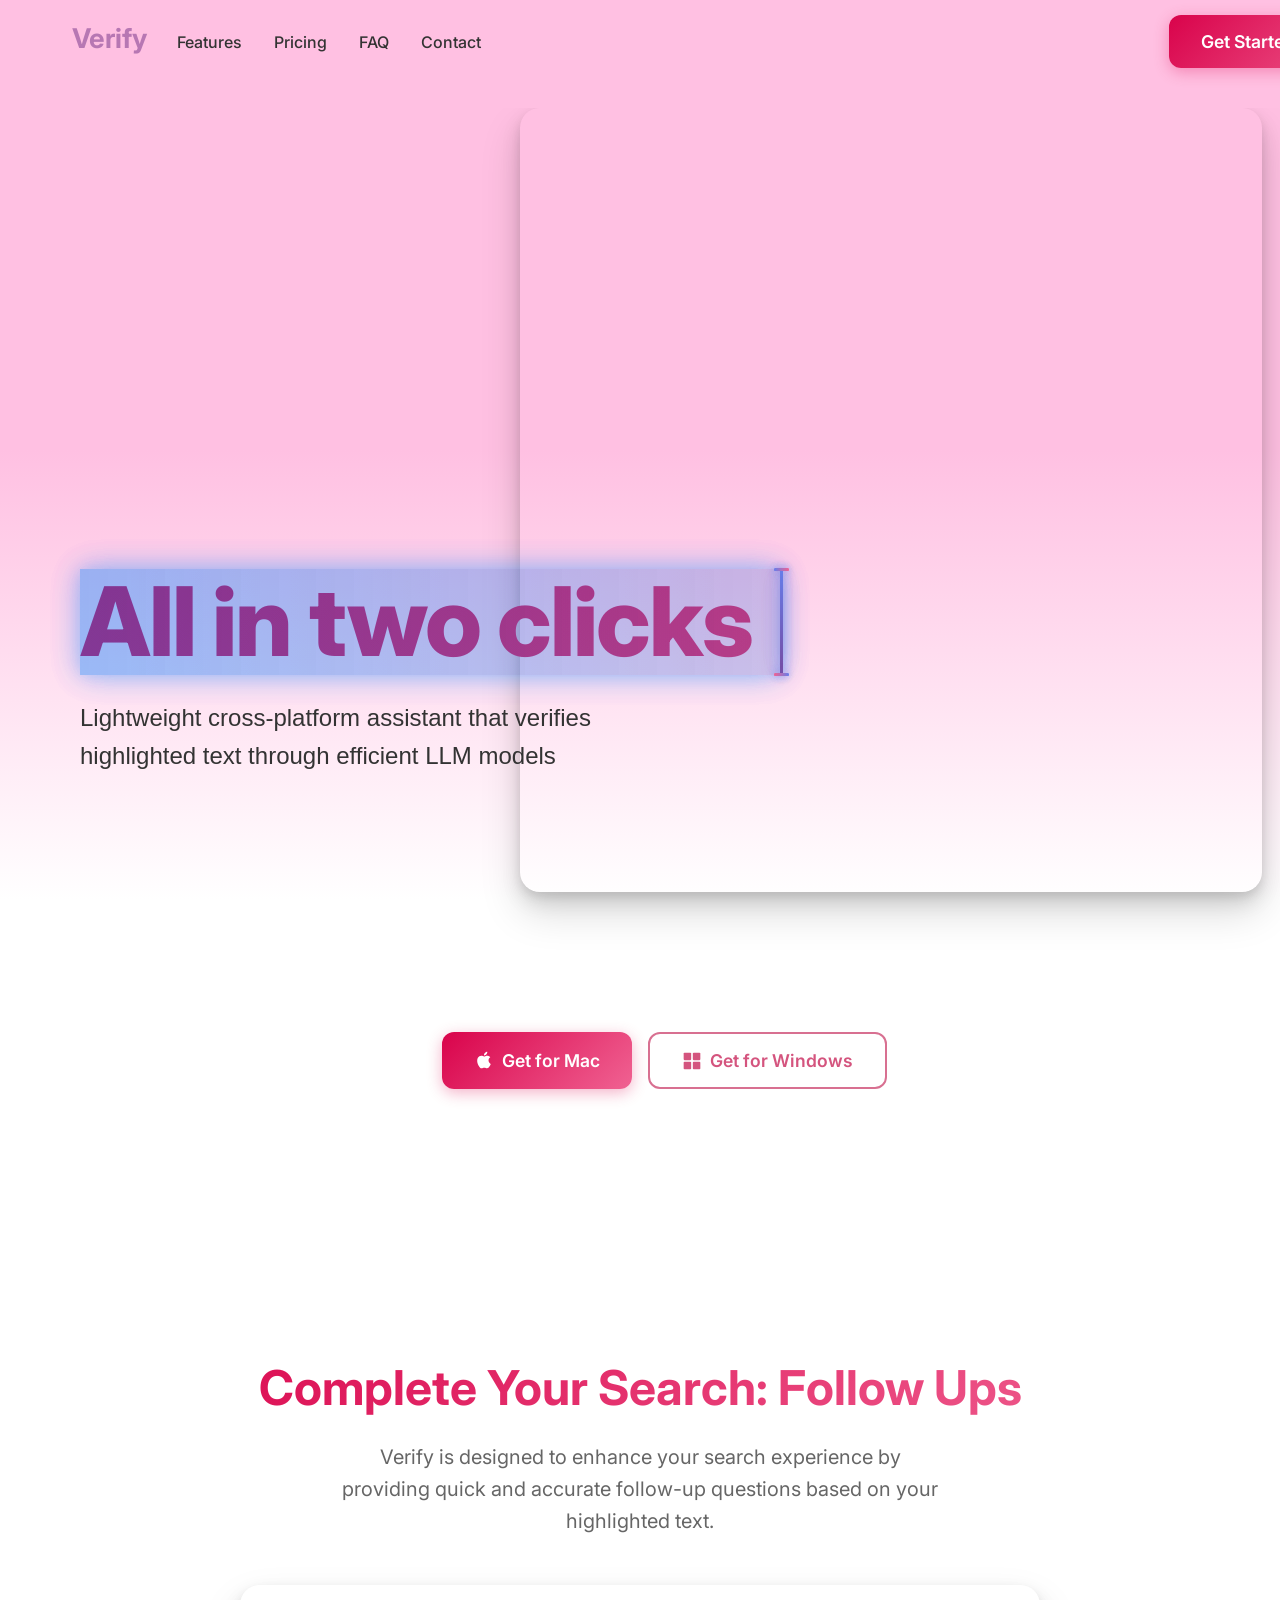
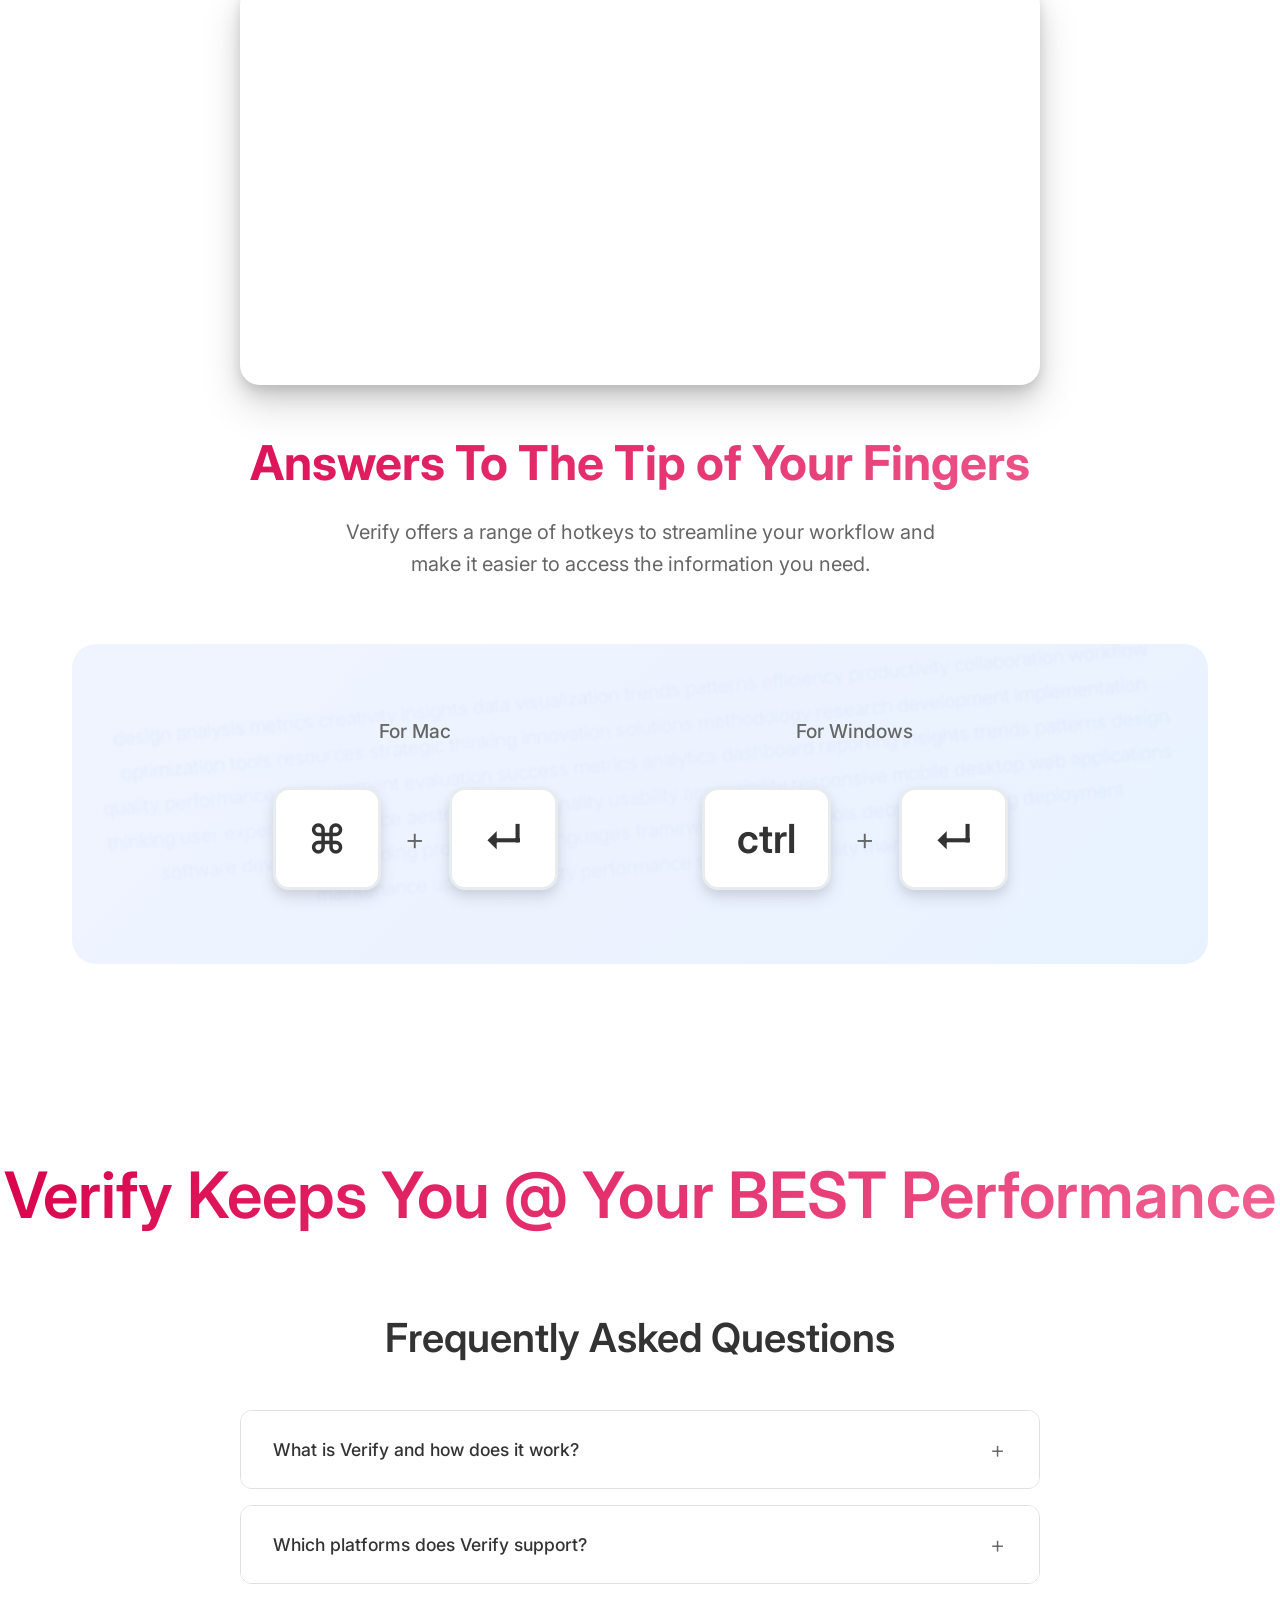
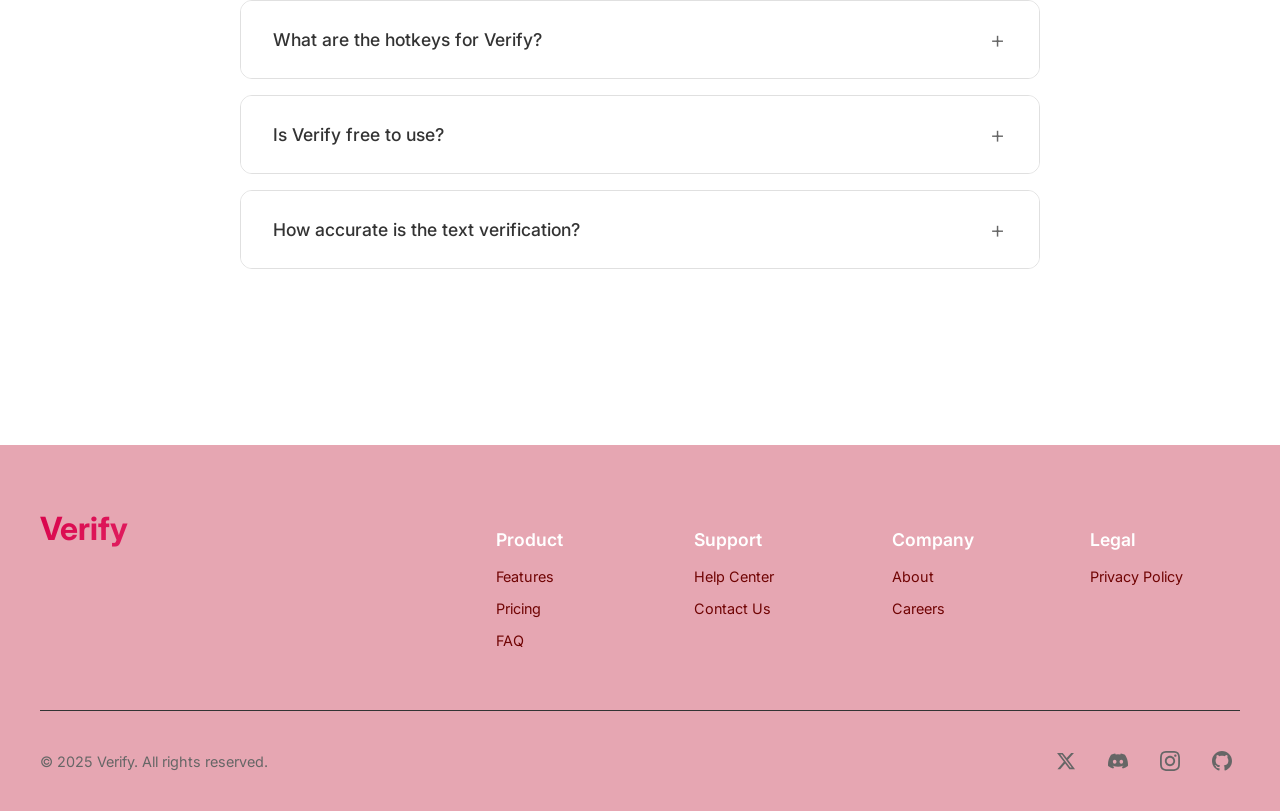
==== commit fe162f47: "footer pages finished" ====
--- a/index.html
+++ b/index.html
@@ -173,7 +173,6 @@
                     <ul>
                         <li><a href="help.html">Help Center</a></li>
                         <li><a href="contact.html">Contact Us</a></li>
-                        <li><a href="bookademo.html">Book a Demo</a></li>
                     </ul>
                 </div>
                 
@@ -189,7 +188,6 @@
                     <h4>Legal</h4>
                     <ul>
                         <li><a href="privacy.html">Privacy Policy</a></li>
-                        <li><a href="security.html">Security</a></li>
                     </ul>
                 </div>
             </div>
--- a/style.css
+++ b/style.css
@@ -1239,3 +1239,52 @@
     }
 }
 
+
+.about-section{
+    margin: 20px 30px;
+}
+
+.about-desc{
+    color:black; 
+    margin-bottom: 20px;
+
+}
+
+.about-team{
+    color:#9e4361;
+        margin-bottom: 20px;
+
+
+}
+
+.about-values{
+    color:#3e1623; 
+}
+
+.career-desc{
+   margin: 2rem 0;
+  padding: 1rem;
+  display: block;
+}
+
+.contact-desc{
+       margin: 2rem 0;
+  padding: 1rem;
+  display: block;
+}
+.help-desc{
+    margin: 2rem 0;
+  padding: 1rem;
+  display: block;
+}
+
+.pricing-desc{
+    margin: 2rem 0;
+  padding: 1rem;
+  display: block;
+}
+
+.privacy-desc{
+margin: 2rem 0;
+  padding: 4rem;
+}
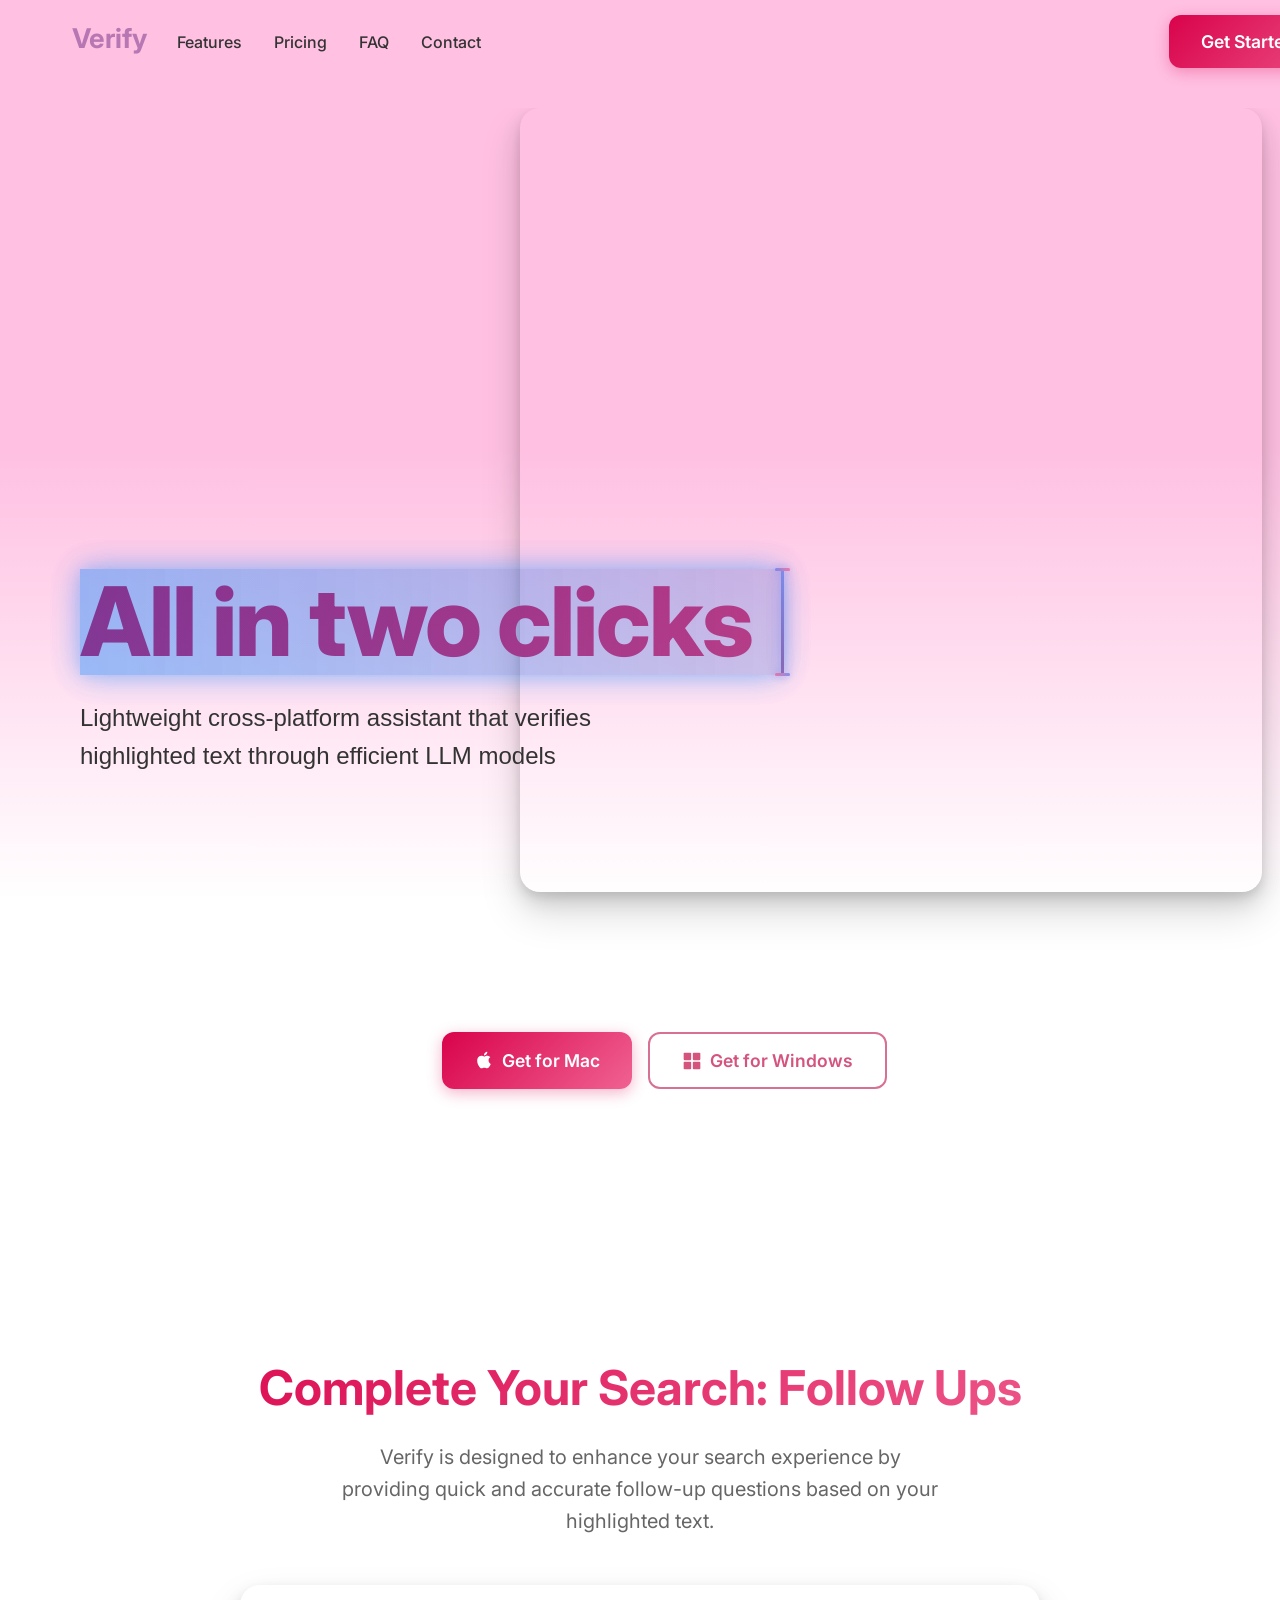
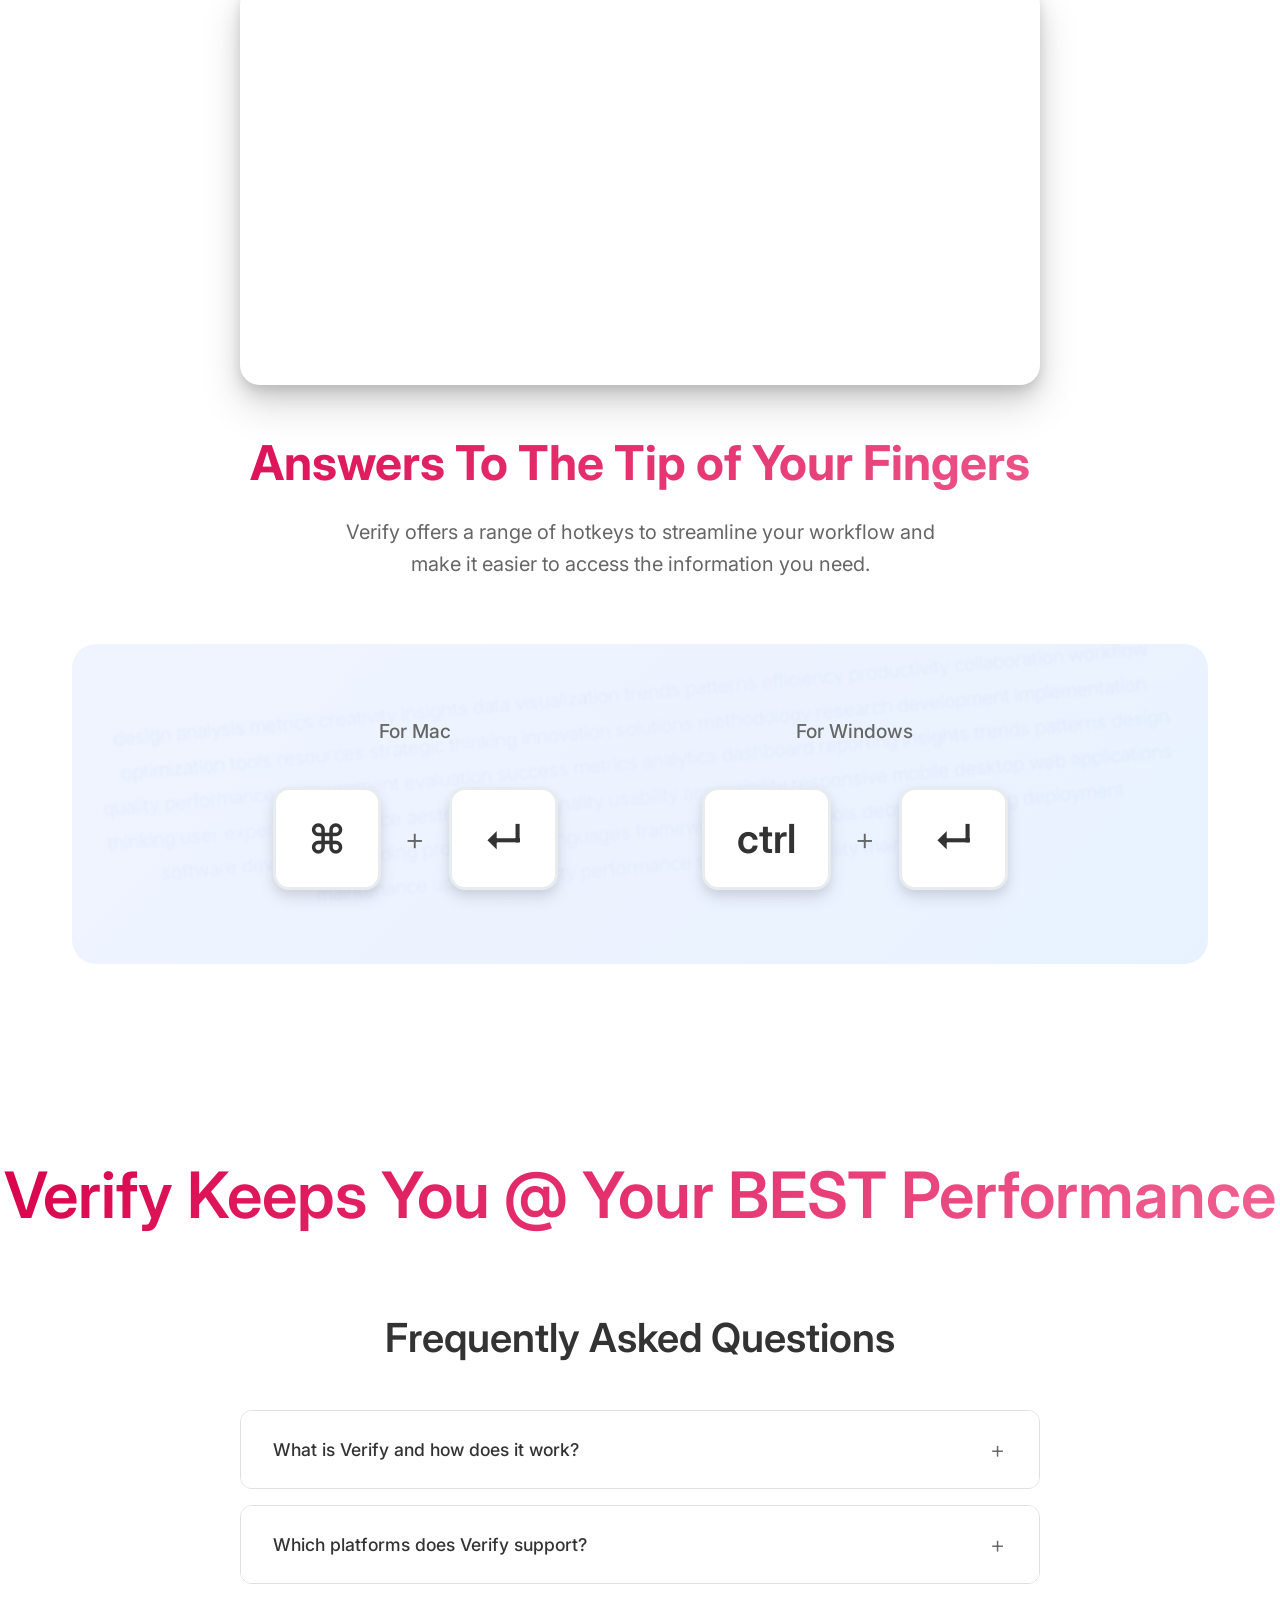
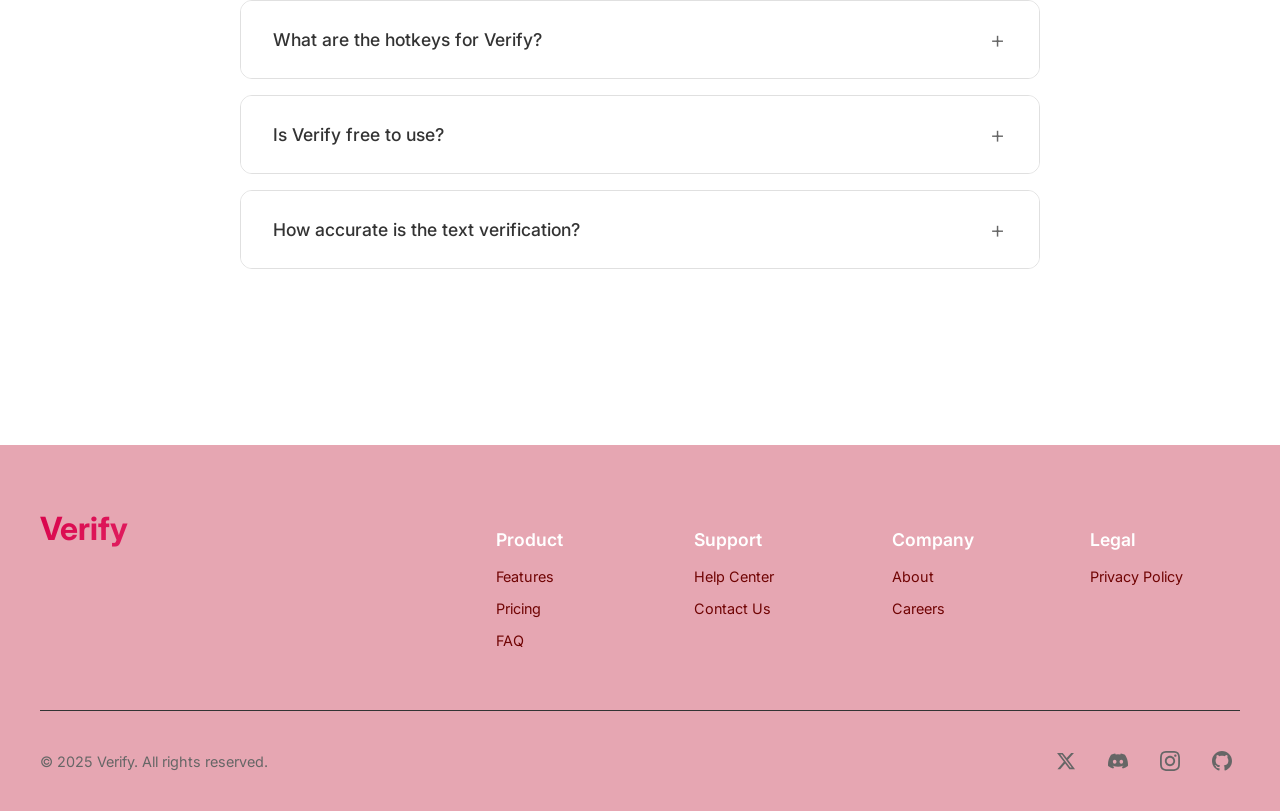
==== commit ab3a924b: "change title names" ====
--- a/index.html
+++ b/index.html
@@ -13,7 +13,7 @@
     <!--- Navigation Bar -->
     <nav class="navbar">
         <div class="navbar-container">
-            <a href="#" class="navbar-logo">Verify</a>
+            <a href="index.html" class="navbar-logo">Verify</a>
             <ul class="navbar-menu">
                 <li><a href="#features">Features</a></li>
                 <li><a href="#pricing">Pricing</a></li>
